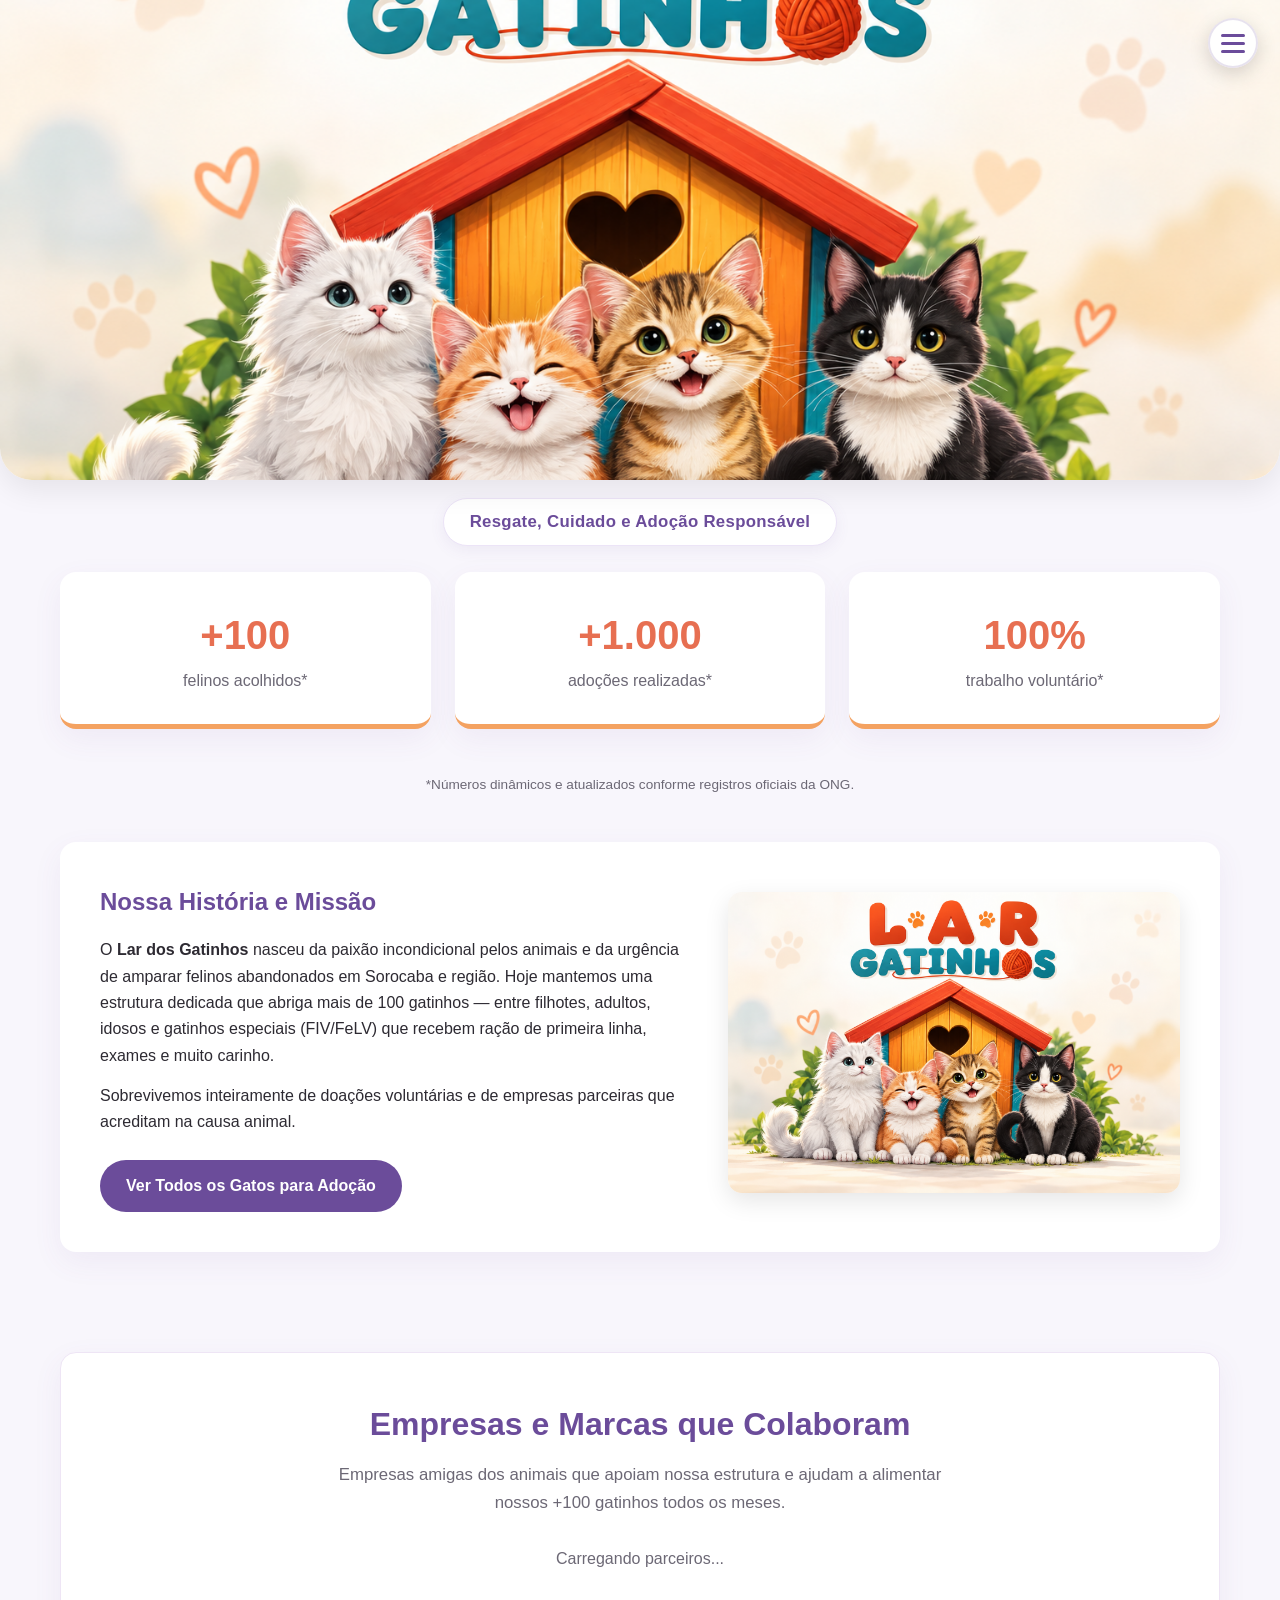
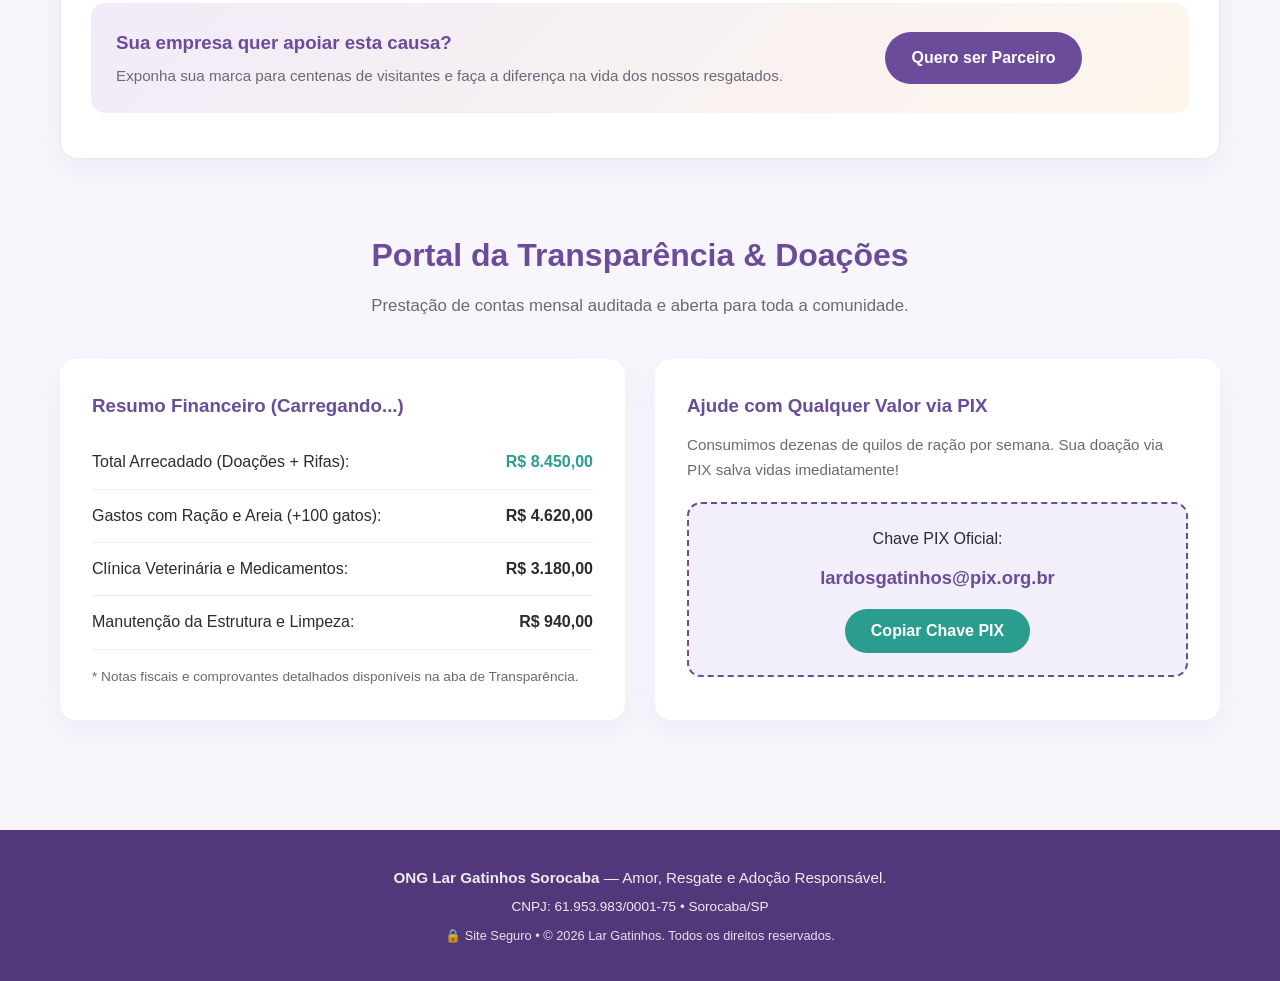
==== index.html @ 86582c6b "Update footer content and organization name" ====
<!DOCTYPE html>
<html lang="pt-BR">
<head>
    <meta charset="UTF-8">
    <meta name="viewport" content="width=device-width, initial-scale=1.0">
    <title>Lar dos Gatinhos | Início, História e Transparência</title>
    <link rel="stylesheet" href="css/style.css">
</head>
<body>

    <header class="header-banner-topo">
        <div class="banner-wrapper">
            <a href="index.html" title="Voltar para o Início">
                <img src="assets/logo/hero-lar-gatinhos.png" alt="Lar dos Gatinhos" class="hero-banner-img" onerror="this.src='https://placehold.co/1200x400/6b4c9a/ffffff?text=Lar+dos+Gatinhos'">
            </a>
        </div>

        <div class="menu-flutuante-container">
            <button class="menu-toggle" id="btn-menu-mobile" aria-label="Abrir Menu">
                <span></span>
                <span></span>
                <span></span>
            </button>

            <ul class="nav-links" id="lista-menu-mobile">
                <li><a href="index.html" class="ativo">Início</a></li>
                <li><a href="paginas/adocao.html" class="">Adotar Gatos</a></li>
                <li><a href="paginas/rifas.html" class="">Rifas Solidárias</a></li>
                <li><a href="paginas/colaboradores.html" class="">Colaboradores</a></li>
                <li><a href="paginas/transparencia.html" class="">Transparência & PIX</a></li>
                <li><a href="paginas/sobre.html" class="">Quem Somos</a></li>
            </ul>
        </div>
    </header>

    <div class="faixa-slogan">
        <p>Resgate, Cuidado e Adoção Responsável</p>
    </div>

    <main class="container">
        <section id="historia" style="padding-top: 20px;">
            <div class="grid-impacto">
                <div class="card-numero">
                    <strong style="color: #e76f51;">+100</strong>
                    <span style="color: var(--cor-texto-suave);">felinos acolhidos*</span>
                </div>
                <div class="card-numero">
                    <strong style="color: #e76f51;">+1.000</strong>
                    <span style="color: var(--cor-texto-suave);">adoções realizadas*</span>
                </div>
                <div class="card-numero">
                    <strong style="color: #e76f51;">100%</strong>
                    <span style="color: var(--cor-texto-suave);">trabalho voluntário*</span>
                </div>
            </div>
            <p style="text-align: center; font-size: 0.85rem; color: var(--cor-texto-suave); margin-bottom: 45px;">
                *Números dinâmicos e atualizados conforme registros oficiais da ONG.
            </p>

            <div class="box-historia">
                <div>
                    <h2 style="color: var(--cor-primaria); margin-bottom: 16px;">Nossa História e Missão</h2>
                    <p style="margin-bottom: 14px;">
                        O <strong>Lar dos Gatinhos</strong> nasceu da paixão incondicional pelos animais e da urgência de amparar felinos abandonados em Sorocaba e região. Hoje mantemos uma estrutura dedicada que abriga mais de 100 gatinhos — entre filhotes, adultos, idosos e gatinhos especiais (FIV/FeLV) que recebem ração de primeira linha, exames e muito carinho.
                    </p>
                    <p style="margin-bottom: 24px;">
                        Sobrevivemos inteiramente de doações voluntárias e de empresas parceiras que acreditam na causa animal.
                    </p>
                    <a href="paginas/adocao.html" class="btn btn-roxo">Ver Todos os Gatos para Adoção</a>
                </div>
                <div>
                    <img src="assets/logo/hero-lar-gatinhos.png" alt="Abrigo Lar dos Gatinhos" onerror="this.src='https://placehold.co/600x400/6b4c9a/ffffff?text=Lar+dos+Gatinhos'">
                </div>
            </div>
        </section>

        <section class="mural-parceiros">
            <div class="titulo-secao" style="margin-bottom: 15px;">
                <h2>Empresas e Marcas que Colaboram</h2>
                <p>Empresas amigas dos animais que apoiam nossa estrutura e ajudam a alimentar nossos +100 gatinhos todos os meses.</p>
            </div>
            <div class="grid-parceiros" id="grid-parceiros-home">
                <p style="grid-column: 1/-1; color: var(--cor-texto-suave);">Carregando parceiros...</p>
            </div>
            <div class="cta-se-ja-parceiro">
                <div>
                    <h3 style="color: var(--cor-primaria); margin-bottom: 4px;">Sua empresa quer apoiar esta causa?</h3>
                    <p style="font-size: 0.95rem; color: var(--cor-texto-suave);">Exponha sua marca para centenas de visitantes e faça a diferença na vida dos nossos resgatados.</p>
                </div>
            <a href="paginas/colaboradores.html" class="btn btn-roxo" style="margin: 0 auto; display: block; width: fit-content;">Quero ser Parceiro</a>
            </div>
        </section>

        <section id="transparencia">
            <div class="titulo-secao">
                <h2>Portal da Transparência & Doações</h2>
                <p>Prestação de contas mensal auditada e aberta para toda a comunidade.</p>
            </div>

            <div class="grid-transparencia">
                <div class="card-box">
                    <h3 style="color: var(--cor-primaria); margin-bottom: 14px;">
                        Resumo Financeiro (<span id="mes-referencia">Carregando...</span>)
                    </h3>
                    <div class="linha-conta">
                        <span>Total Arrecadado (Doações + Rifas):</span>
                        <strong id="valor-arrecadado" style="color: var(--cor-sucesso);">R$ 8.450,00</strong>
                    </div>
                    <div class="linha-conta">
                        <span>Gastos com Ração e Areia (+100 gatos):</span>
                        <strong id="gasto-racao">R$ 4.620,00</strong>
                    </div>
                    <div class="linha-conta">
                        <span>Clínica Veterinária e Medicamentos:</span>
                        <strong id="gasto-vet">R$ 3.180,00</strong>
                    </div>
                    <div class="linha-conta">
                        <span>Manutenção da Estrutura e Limpeza:</span>
                        <strong id="gasto-outros">R$ 940,00</strong>
                    </div>
                    <p style="font-size: 0.85rem; color: var(--cor-texto-suave); margin-top: 16px;">
                        * Notas fiscais e comprovantes detalhados disponíveis na aba de Transparência.
                    </p>
                </div>

                <div class="card-box">
                    <h3 style="color: var(--cor-primaria); margin-bottom: 10px;">Ajude com Qualquer Valor via PIX</h3>
                    <p style="font-size: 0.95rem; color: var(--cor-texto-suave); margin-bottom: 16px;">
                        Consumimos dezenas de quilos de ração por semana. Sua doação via PIX salva vidas imediatamente!
                    </p>
                    <div class="pix-box">
                        <span>Chave PIX Oficial:</span>
                        <span id="chave-pix" class="chave-pix-texto">lardosgatinhos@pix.org.br</span>
                        <button onclick="copiarPix()" class="btn btn-whatsapp">Copiar Chave PIX</button>
                        <p id="msg-pix-copiado" style="color: var(--cor-sucesso); font-weight: 700; margin-top: 10px; display: none;">
                            Chave PIX copiada com sucesso! Muito obrigado!
                        </p>
                    </div>
                </div>
            </div>
        </section>
    </main>
    <footer>
        <div class="container">
            <p><strong>ONG Lar Gatinhos Sorocaba</strong> — Amor, Resgate e Adoção Responsável.</p>
            <p style="margin-top: 6px; font-size: 0.85rem;">CNPJ: 61.953.983/0001-75 • Sorocaba/SP</p>
            <p style="margin-top: 6px; font-size: 0.8rem; opacity: 0.85;">
                🔒 Site Seguro • © 2026 Lar Gatinhos. Todos os direitos reservados.
            </p>
        </div>
    </footer>
---- css/style.css ----
/* =========================================================
   LAR DOS GATINHOS - DESIGN SYSTEM PROFISSIONAL (V13)
   - Banner principal ocupando todo o topo (sem barra branca nem círculo)
   - Menu hambúrguer flutuante no canto superior direito do banner
   - Slogan "Resgate, Cuidado e Adoção Responsável" abaixo do banner
   ========================================================= */
:root {
    --cor-primaria: #6b4c9a;
    --cor-primaria-escura: #52377a;
    --cor-secundaria: #f4a261;
    --cor-destaque: #e76f51;
    --cor-sucesso: #2a9d8f;
    --cor-fundo: #f8f6fc;
    --cor-card: #ffffff;
    --cor-texto: #2d2a32;
    --cor-texto-suave: #6c6875;
    --sombra-card: 0 10px 30px rgba(107, 76, 154, 0.07);
    --borda-raio: 16px;
}

* {
    margin: 0;
    padding: 0;
    box-sizing: border-box;
    font-family: 'Segoe UI', Roboto, Helvetica, Arial, sans-serif;
}

body {
    background-color: var(--cor-fundo);
    color: var(--cor-texto);
    line-height: 1.65;
}

.container {
    max-width: 1200px;
    margin: 0 auto;
    padding: 0 20px;
}

/* =========================================================
   CABEÇALHO COM BANNER NO TOPO E MENU HAMBÚRGUER FLUTUANTE
   ========================================================= */
.header-banner-topo {
    position: relative;
    width: 100%;
    background-color: #fff;
    border-radius: 0 0 32px 32px;
    box-shadow: 0 10px 30px rgba(0,0,0,0.08);
    overflow: visible;
    z-index: 1000;
}

.banner-wrapper {
    position: relative;
    width: 100%;
    line-height: 0;
    border-radius: 0 0 32px 32px;
    overflow: hidden;
}

.hero-banner-img {
    width: 100%;
    max-height: 480px;
    object-fit: cover;
    display: block;
    background: #fff;
}

/* Botão Hambúrguer Flutuante em cima do Banner */
.menu-flutuante-container {
    position: absolute;
    top: 18px;
    right: 22px;
    z-index: 1100;
}

.menu-toggle {
    display: flex;
    flex-direction: column;
    justify-content: center;
    align-items: center;
    gap: 5px;
    width: 50px;
    height: 50px;
    background: rgba(255, 255, 255, 0.92);
    backdrop-filter: blur(8px);
    border: 2px solid rgba(107, 76, 154, 0.16);
    border-radius: 50%;
    cursor: pointer;
    box-shadow: 0 6px 20px rgba(0, 0, 0, 0.16);
    transition: transform 0.2s ease, background 0.2s ease;
}

.menu-toggle:hover {
    transform: scale(1.05);
    background: #ffffff;
}

.menu-toggle span {
    display: block;
    width: 24px;
    height: 3px;
    background-color: var(--cor-primaria);
    border-radius: 4px;
    transition: all 0.3s ease;
}

/* Animação do X quando aberto */
.menu-toggle.aberto span:nth-child(1) {
    transform: translateY(8px) rotate(45deg);
}
.menu-toggle.aberto span:nth-child(2) {
    opacity: 0;
}
.menu-toggle.aberto span:nth-child(3) {
    transform: translateY(-8px) rotate(-45deg);
}

/* Gaveta suspensa de navegação */
.nav-links {
    display: none;
    flex-direction: column;
    position: absolute;
    top: 60px;
    right: 0;
    min-width: 245px;
    background-color: rgba(255, 255, 255, 0.98);
    backdrop-filter: blur(10px);
    padding: 14px;
    box-shadow: 0 18px 40px rgba(45, 35, 65, 0.2);
    border: 1px solid #ede7f6;
    border-radius: 20px;
    list-style: none;
    gap: 6px;
    animation: deslizarMenu 0.22s ease;
}

.nav-links.ativo {
    display: flex;
}

.nav-links a {
    text-decoration: none;
    color: var(--cor-texto);
    font-weight: 700;
    padding: 11px 16px;
    border-radius: 12px;
    transition: all 0.2s ease;
    font-size: 0.96rem;
    display: block;
    text-align: left;
}

.nav-links a:hover {
    background-color: #f2ecfa;
    color: var(--cor-primaria);
}

.nav-links a.ativo {
    background-color: var(--cor-primaria);
    color: #fff;
    box-shadow: 0 4px 12px rgba(107, 76, 154, 0.28);
}

@keyframes deslizarMenu {
    from { opacity: 0; transform: translateY(-8px) scale(0.97); }
    to { opacity: 1; transform: translateY(0) scale(1); }
}

/* Faixa com o Slogan abaixo do Banner */
.faixa-slogan {
    text-align: center;
    padding: 18px 20px 6px;
}

.faixa-slogan p {
    display: inline-block;
    background: #fff;
    color: var(--cor-primaria);
    font-weight: 800;
    font-size: 1.05rem;
    letter-spacing: 0.3px;
    padding: 9px 26px;
    border-radius: 999px;
    box-shadow: 0 4px 15px rgba(107, 76, 154, 0.08);
    border: 1px solid #ece4f7;
}

@media (max-width: 600px) {
    .menu-flutuante-container {
        top: 12px;
        right: 12px;
    }
    .menu-toggle {
        width: 44px;
        height: 44px;
    }
    .menu-toggle span {
        width: 20px;
    }
    .nav-links {
        top: 52px;
        min-width: 225px;
    }
    .faixa-slogan p {
        font-size: 0.94rem;
        padding: 8px 20px;
    }
}

/* =========================================================
   BOTÕES E SEÇÕES
   ========================================================= */
.btn {
    display: inline-flex;
    align-items: center;
    justify-content: center;
    gap: 8px;
    padding: 13px 26px;
    border-radius: 30px;
    font-weight: 700;
    text-decoration: none;
    border: none;
    cursor: pointer;
    transition: transform 0.2s ease, box-shadow 0.2s ease, background 0.2s ease;
    font-size: 1rem;
}

.btn:hover {
    transform: translateY(-2px);
    box-shadow: 0 8px 20px rgba(0,0,0,0.15);
}

.btn-primario { background-color: var(--cor-secundaria); color: #2d2a32; }
.btn-primario:hover { background-color: #f39347; }

.btn-roxo { background-color: var(--cor-primaria); color: #fff; }
.btn-roxo:hover { background-color: var(--cor-primaria-escura); }

.btn-whatsapp { background-color: var(--cor-sucesso); color: #fff; }
.btn-whatsapp:hover { background-color: #218377; }

section {
    padding: 20px 0 50px 0;
}

.titulo-secao {
    text-align: center;
    margin-bottom: 40px;
}

.titulo-secao h2 {
    font-size: 2rem;
    color: var(--cor-primaria);
    margin-bottom: 10px;
    font-weight: 800;
}

.titulo-secao p {
    color: var(--cor-texto-suave);
    max-width: 650px;
    margin: 0 auto;
    font-size: 1.05rem;
}

.grid-impacto {
    display: grid;
    grid-template-columns: repeat(auto-fit, minmax(240px, 1fr));
    gap: 24px;
    margin-bottom: 45px;
}

.card-numero {
    background: var(--cor-card);
    padding: 30px;
    border-radius: var(--borda-raio);
    text-align: center;
    box-shadow: var(--sombra-card);
    border-bottom: 5px solid var(--cor-secundaria);
    transition: transform 0.3s ease;
}

.card-numero:hover {
    transform: translateY(-5px);
}

.card-numero strong {
    display: block;
    font-size: 2.5rem;
    color: var(--cor-primaria);
    font-weight: 800;
}

.box-historia {
    background: var(--cor-card);
    padding: 40px;
    border-radius: var(--borda-raio);
    box-shadow: var(--sombra-card);
    display: grid;
    grid-template-columns: 1.3fr 1fr;
    gap: 40px;
    align-items: center;
    margin-bottom: 50px;
}

.box-historia img {
    width: 100%;
    border-radius: 14px;
    object-fit: cover;
    max-height: 350px;
    box-shadow: 0 8px 25px rgba(0,0,0,0.1);
}

.mural-parceiros {
    background: #fff;
    padding: 45px 30px;
    border-radius: var(--borda-raio);
    box-shadow: var(--sombra-card);
    margin-bottom: 50px;
    text-align: center;
    border: 1.5px solid #eee5f5;
}

.grid-parceiros {
    display: grid;
    grid-template-columns: repeat(auto-fit, minmax(180px, 1fr));
    gap: 25px;
    align-items: center;
    margin-top: 30px;
}

.card-parceiro {
    background: #faf8fc;
    padding: 24px 18px;
    border-radius: 12px;
    border: 1.5px dashed #dcd5e8;
    display: flex;
    flex-direction: column;
    align-items: center;
    justify-content: center;
    gap: 10px;
    transition: all 0.25s ease;
    text-decoration: none;
}

.card-parceiro:hover {
    border-color: var(--cor-primaria);
    background: #f3effa;
    transform: translateY(-3px);
}

.card-parceiro img {
    max-height: 55px;
    max-width: 130px;
    object-fit: contain;
}

.card-parceiro span {
    font-weight: 700;
    color: var(--cor-primaria);
    font-size: 0.95rem;
}

.card-parceiro small {
    color: var(--cor-texto-suave);
    font-size: 0.8rem;
}

.cta-se-ja-parceiro {
    margin-top: 30px;
    background: linear-gradient(135deg, #f0ebf8, #fef6ec);
    padding: 25px;
    border-radius: 14px;
    display: flex;
    justify-content: space-between;
    align-items: center;
    flex-wrap: wrap;
    gap: 20px;
    text-align: left;
}

.barra-filtros {
    background: var(--cor-card);
    padding: 24px;
    border-radius: var(--borda-raio);
    box-shadow: var(--sombra-card);
    margin-bottom: 30px;
    display: grid;
    grid-template-columns: 2fr 1fr 1fr 1fr;
    gap: 16px;
}

.barra-filtros input,
.barra-filtros select {
    width: 100%;
    padding: 12px 16px;
    border: 1.5px solid #dcd5e8;
    border-radius: 12px;
    font-size: 0.98rem;
    outline: none;
    background: #faf8fc;
}

.barra-filtros input:focus,
.barra-filtros select:focus {
    border-color: var(--cor-primaria);
    background: #fff;
}

.contador-resultados {
    margin-bottom: 20px;
    font-weight: 700;
    color: var(--cor-texto-suave);
    font-size: 1.05rem;
}

.grid-gatos {
    display: grid;
    grid-template-columns: repeat(auto-fill, minmax(280px, 1fr));
    gap: 26px;
}

.card-gato {
    background: var(--cor-card);
    border-radius: var(--borda-raio);
    overflow: hidden;
    box-shadow: var(--sombra-card);
    display: flex;
    flex-direction: column;
    transition: transform 0.25s ease;
    border: 1px solid #f0ebf8;
}

.card-gato:hover {
    transform: translateY(-6px);
}

.card-gato-img {
    position: relative;
    height: 250px;
    background: #ece6f5;
}

.card-gato-img img {
    width: 100%;
    height: 100%;
    object-fit: cover;
}

.badge-categoria {
    position: absolute;
    top: 14px;
    left: 14px;
    background: rgba(107, 76, 154, 0.92);
    color: #fff;
    padding: 5px 14px;
    border-radius: 20px;
    font-size: 0.82rem;
    font-weight: 700;
}

.badge-sexo {
    position: absolute;
    top: 14px;
    right: 14px;
    background: var(--cor-secundaria);
    color: #2d2a32;
    padding: 5px 12px;
    border-radius: 20px;
    font-size: 0.82rem;
    font-weight: 700;
}

.card-gato-info {
    padding: 22px;
    flex: 1;
    display: flex;
    flex-direction: column;
}

.card-gato-info h3 {
    font-size: 1.35rem;
    color: var(--cor-primaria);
    margin-bottom: 8px;
    font-weight: 800;
}

.tags-saude {
    display: flex;
    flex-wrap: wrap;
    gap: 6px;
    margin-bottom: 14px;
}

.tag {
    background: #f2eef9;
    color: var(--cor-primaria-escura);
    font-size: 0.8rem;
    font-weight: 600;
    padding: 4px 10px;
    border-radius: 6px;
}

.card-gato-info p {
    font-size: 0.95rem;
    color: var(--cor-texto-suave);
    margin-bottom: 20px;
    flex: 1;
}

.paginacao {
    display: flex;
    justify-content: center;
    align-items: center;
    gap: 15px;
    margin-top: 45px;
}

.grid-rifas {
    display: grid;
    grid-template-columns: repeat(auto-fit, minmax(320px, 1fr));
    gap: 30px;
}

.card-rifa {
    background: var(--cor-card);
    border-radius: var(--borda-raio);
    overflow: hidden;
    box-shadow: var(--sombra-card);
    display: flex;
    flex-direction: column;
    border-top: 6px solid var(--cor-destaque);
    transition: transform 0.25s ease;
}

.card-rifa:hover {
    transform: translateY(-5px);
}

.card-rifa.encerrada {
    border-top-color: #999;
    opacity: 0.82;
}

.card-rifa img {
    width: 100%;
    height: 230px;
    object-fit: cover;
    background: #eee;
}

.card-rifa-corpo {
    padding: 26px;
    flex: 1;
    display: flex;
    flex-direction: column;
}

.status-rifa {
    display: inline-block;
    width: fit-content;
    padding: 5px 14px;
    border-radius: 20px;
    font-size: 0.82rem;
    font-weight: 700;
    margin-bottom: 12px;
}

.status-ativa { background: #dff5f2; color: #1b6d63; }
.status-encerrada { background: #ececec; color: #555; }

.detalhes-rifa {
    background: #faf8fc;
    padding: 14px 16px;
    border-radius: 12px;
    margin: 16px 0 22px;
    font-size: 0.95rem;
}

.grid-transparencia {
    display: grid;
    grid-template-columns: 1fr 1fr;
    gap: 30px;
}

.card-box {
    background: var(--cor-card);
    padding: 32px;
    border-radius: var(--borda-raio);
    box-shadow: var(--sombra-card);
}

.linha-conta {
    display: flex;
    justify-content: space-between;
    padding: 13px 0;
    border-bottom: 1px solid #f0ebf8;
}

.pix-box {
    background: #f3effa;
    border: 2px dashed var(--cor-primaria);
    padding: 22px;
    border-radius: 14px;
    text-align: center;
    margin-top: 20px;
}

.chave-pix-texto {
    display: block;
    font-size: 1.15rem;
    font-weight: 800;
    color: var(--cor-primaria);
    margin: 10px 0 16px;
    word-break: break-all;
}

footer {
    background: var(--cor-primaria-escura);
    color: #fff;
    text-align: center;
    padding: 35px 20px;
    margin-top: 60px;
}

footer p {
    opacity: 0.9;
    font-size: 0.95rem;
}

@media (max-width: 850px) {
    .box-historia,
    .grid-transparencia,
    .cta-se-ja-parceiro {
        grid-template-columns: 1fr;
        text-align: center;
    }
    .barra-filtros {
        grid-template-columns: 1fr;
    }
}
/* Empilha "Sua Marca no Lar dos Gatinhos" e "Seja um Colaborador!" no celular */
@media (max-width: 768px) {
  .grid-colaborador,
  .parceria-grid,
  .secao-parceria > div,
  main section > div[style*="grid"],
  main section > div[style*="flex"] {
    display: flex !important;
    flex-direction: column !important;
    grid-template-columns: 1fr !important;
    width: 100% !important;
    gap: 24px !important;
  }
}
/* Ajusta o tamanho da imagem/logo dentro dos cards de parceiros */
.grid-parceiros img,
.grid-parceiros-pagina img,
#grid-parceiros-home img,
#grid-parceiros-pagina img {
  max-height: 110px;
  max-width: 180px;
  width: auto;
  height: auto;
  object-fit: contain;
}
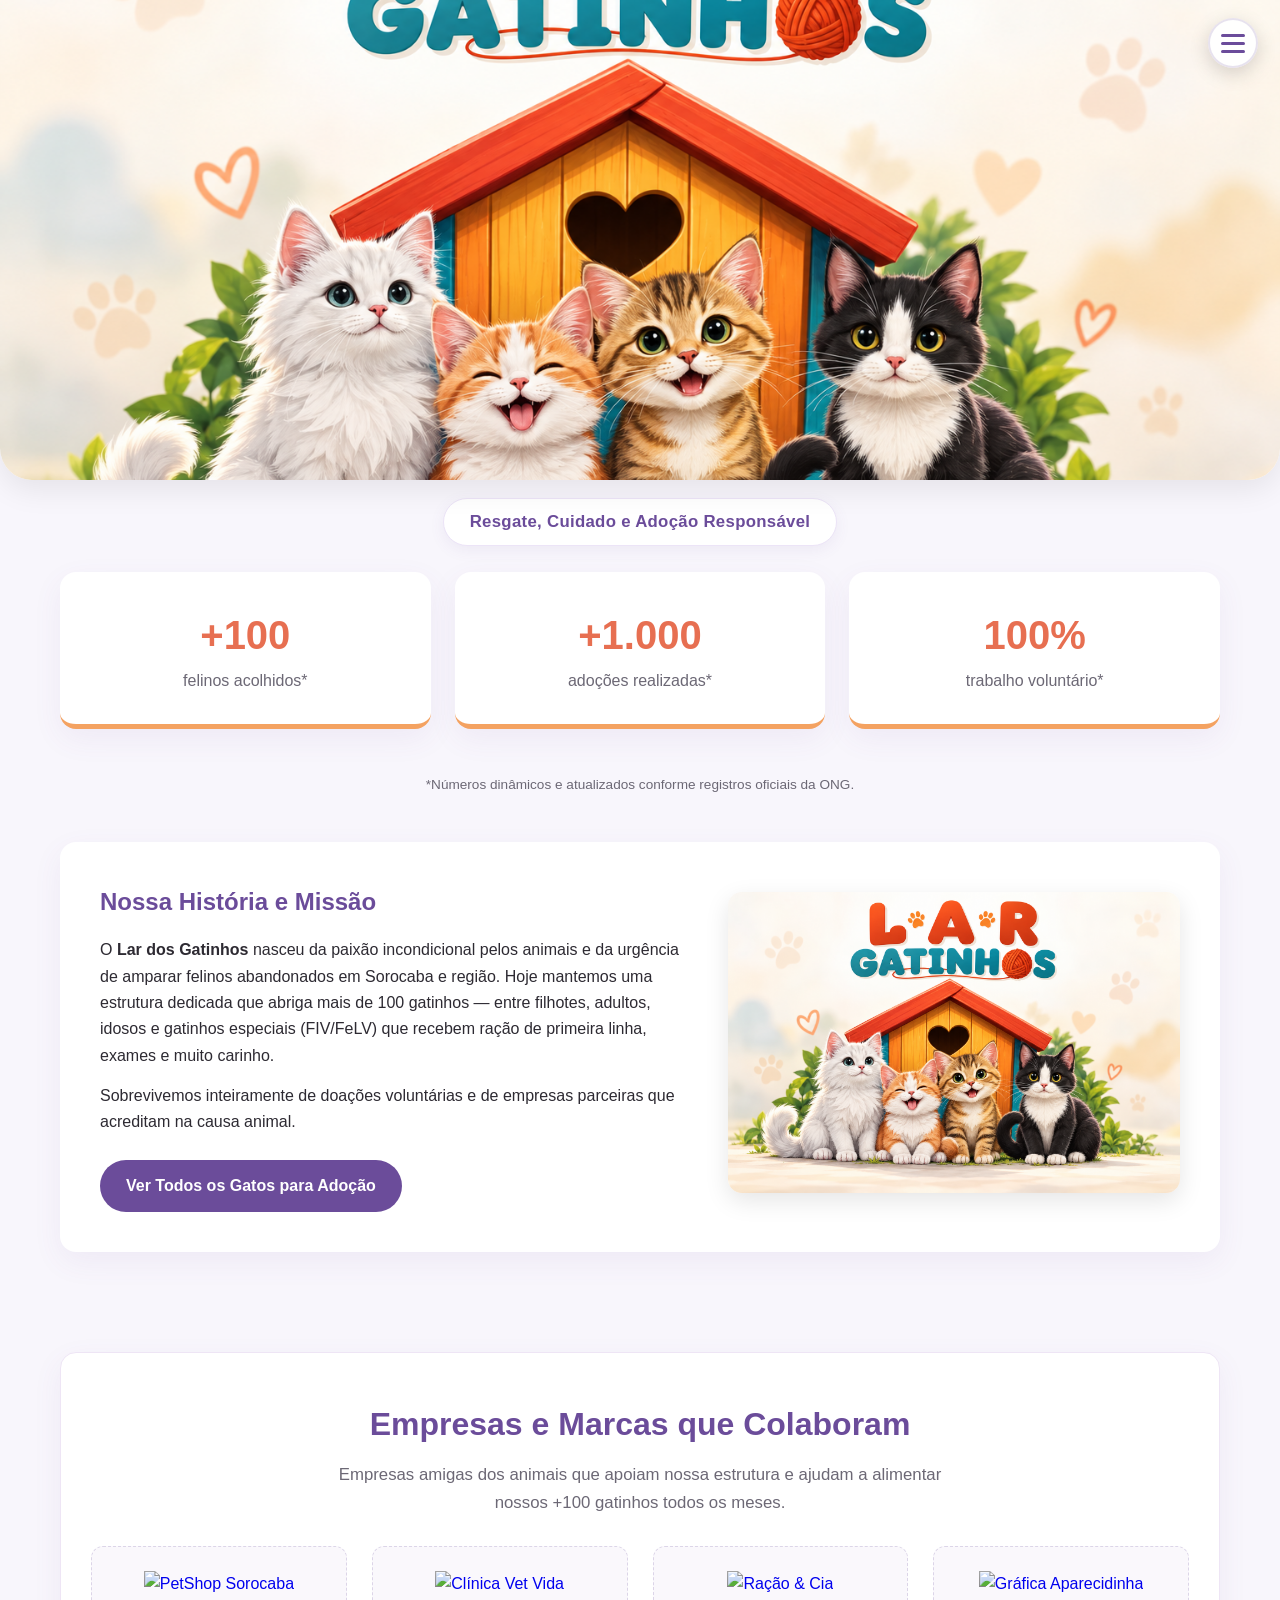
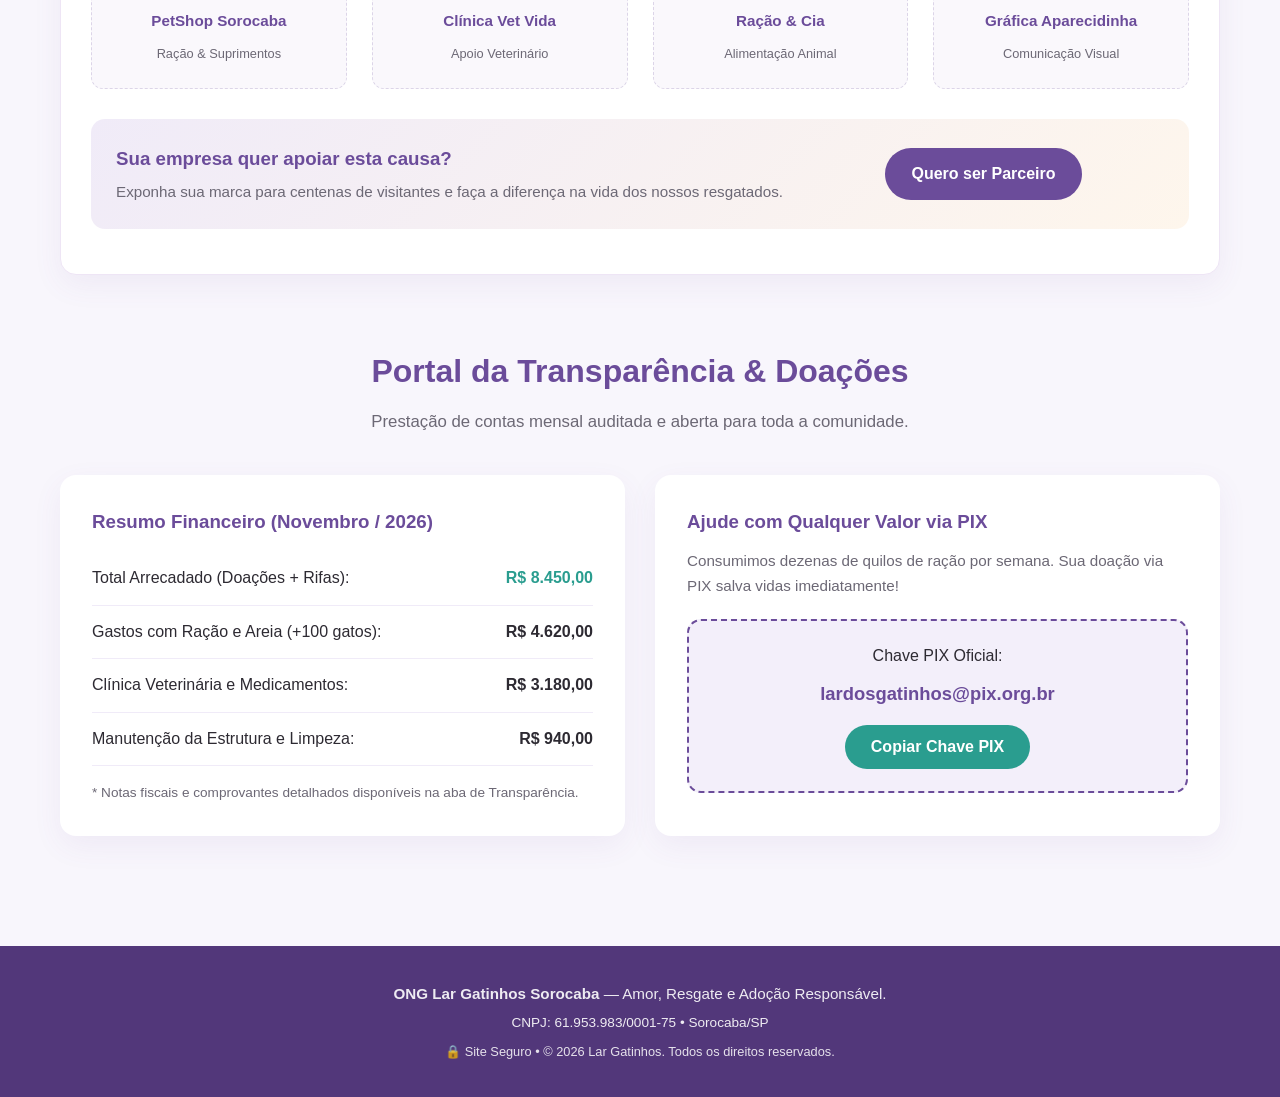
==== commit e30addb9: "Add script tag for external JavaScript file" ====
--- a/index.html
+++ b/index.html
@@ -149,3 +149,6 @@
             </p>
         </div>
     </footer>
+    <script src="js/script.js"></script>
+</body>
+</html>
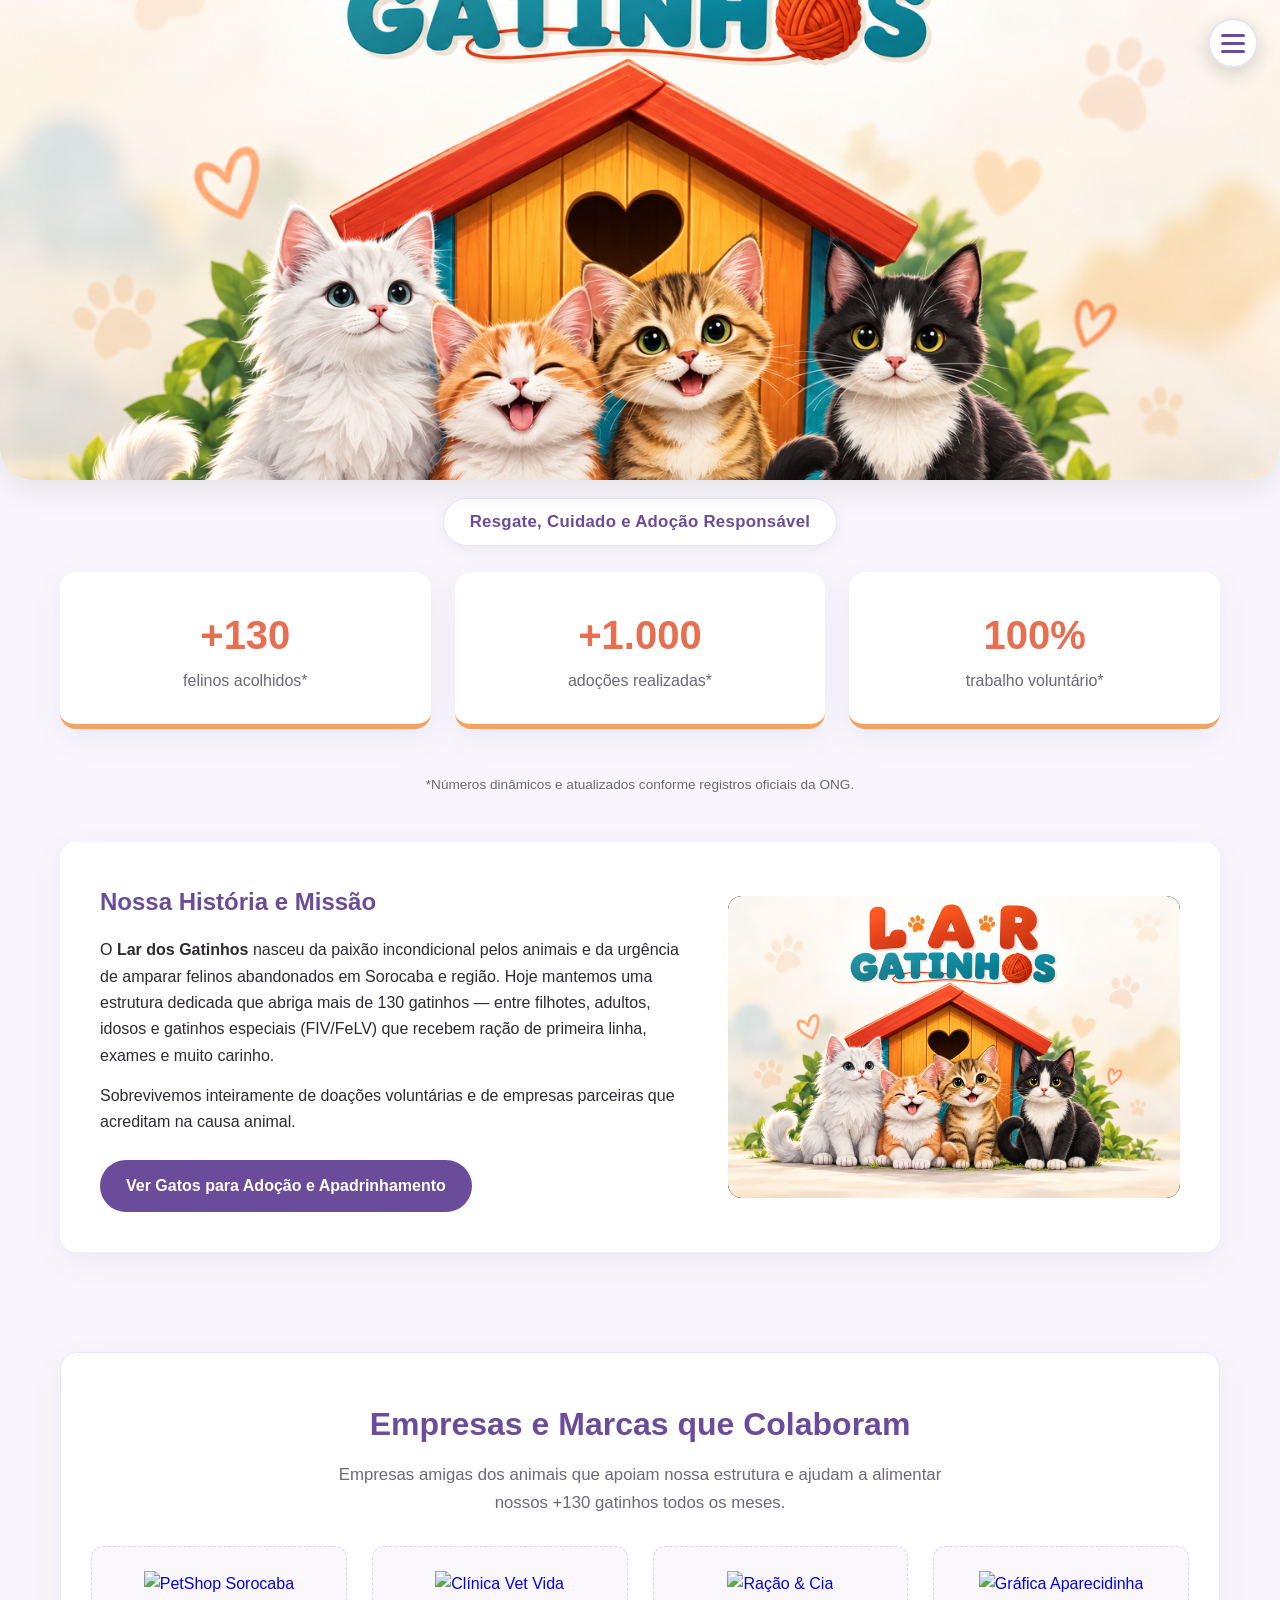
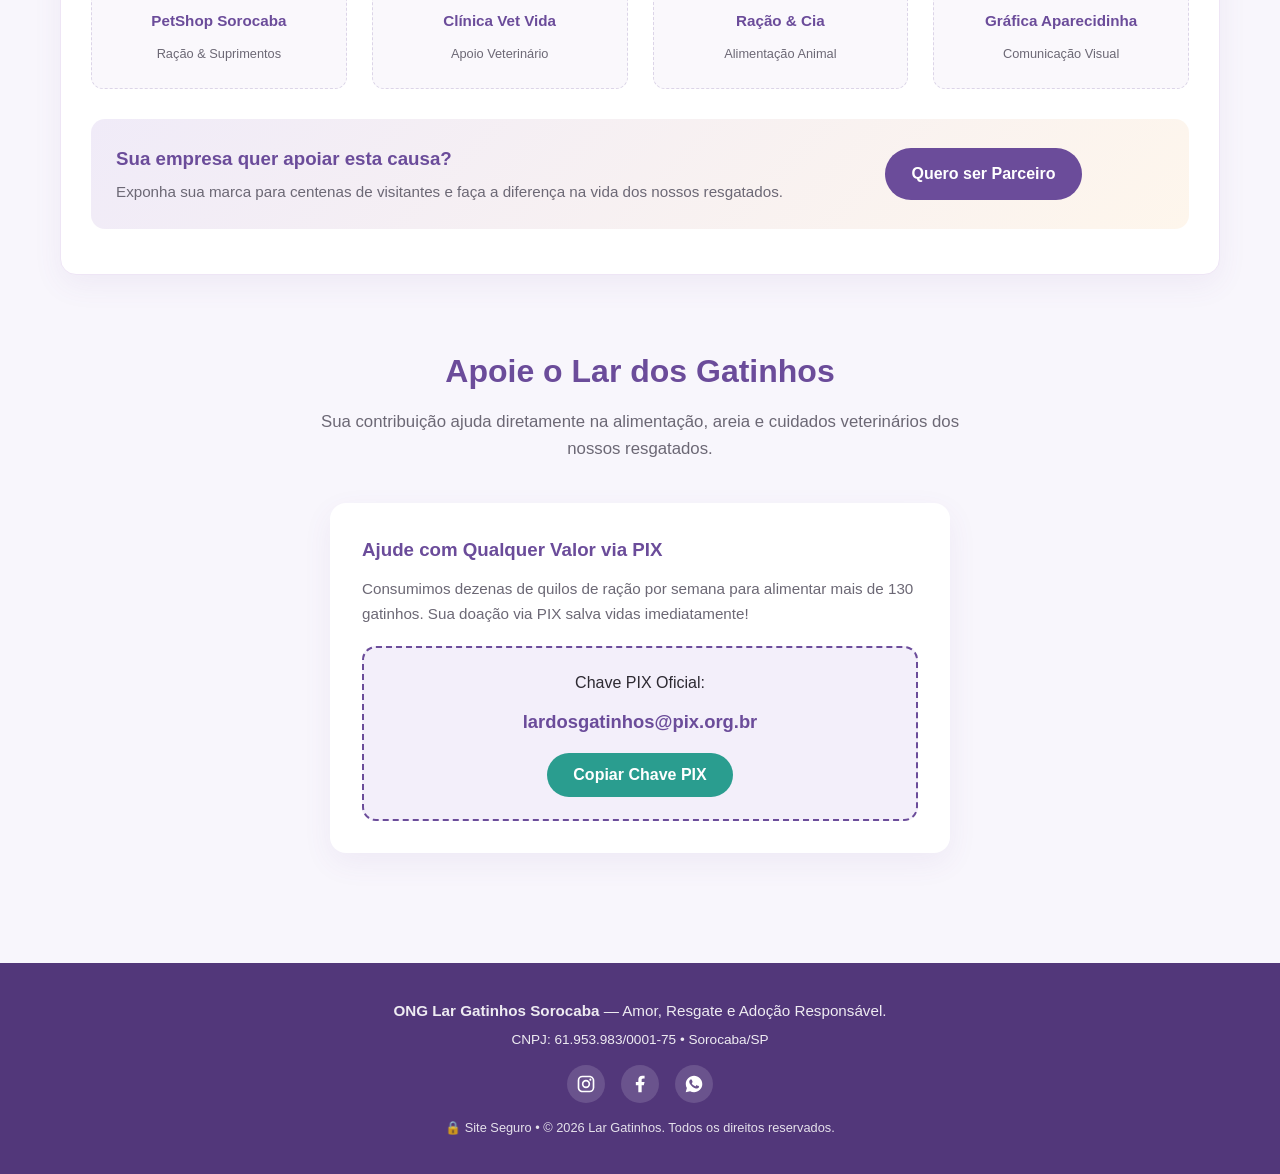
==== commit d7fdfaad: "Update title and content for adoption section" ====
--- a/index.html
+++ b/index.html
@@ -3,7 +3,7 @@
 <head>
     <meta charset="UTF-8">
     <meta name="viewport" content="width=device-width, initial-scale=1.0">
-    <title>Lar dos Gatinhos | Início, História e Transparência</title>
+    <title>Lar dos Gatinhos | Início, História e Adoção</title>
     <link rel="stylesheet" href="css/style.css">
 </head>
 <body>
@@ -11,7 +11,7 @@
     <header class="header-banner-topo">
         <div class="banner-wrapper">
             <a href="index.html" title="Voltar para o Início">
-                <img src="assets/logo/hero-lar-gatinhos.png" alt="Lar dos Gatinhos" class="hero-banner-img" onerror="this.src='https://placehold.co/1200x400/6b4c9a/ffffff?text=Lar+dos+Gatinhos'">
+                <img id="img-banner-topo" src="assets/logo/hero-lar-gatinhos.png" alt="Lar dos Gatinhos" class="hero-banner-img" onerror="this.src='https://placehold.co/1200x400/6b4c9a/ffffff?text=Lar+dos+Gatinhos'">
             </a>
         </div>
 
@@ -24,10 +24,9 @@
 
             <ul class="nav-links" id="lista-menu-mobile">
                 <li><a href="index.html" class="ativo">Início</a></li>
-                <li><a href="paginas/adocao.html" class="">Adotar Gatos</a></li>
+                <li><a href="paginas/adocao.html" class="">Adotar / Apadrinhar</a></li>
                 <li><a href="paginas/rifas.html" class="">Rifas Solidárias</a></li>
                 <li><a href="paginas/colaboradores.html" class="">Colaboradores</a></li>
-                <li><a href="paginas/transparencia.html" class="">Transparência & PIX</a></li>
                 <li><a href="paginas/sobre.html" class="">Quem Somos</a></li>
             </ul>
         </div>
@@ -41,7 +40,7 @@
         <section id="historia" style="padding-top: 20px;">
             <div class="grid-impacto">
                 <div class="card-numero">
-                    <strong style="color: #e76f51;">+100</strong>
+                    <strong style="color: #e76f51;">+130</strong>
                     <span style="color: var(--cor-texto-suave);">felinos acolhidos*</span>
                 </div>
                 <div class="card-numero">
@@ -61,14 +60,14 @@
                 <div>
                     <h2 style="color: var(--cor-primaria); margin-bottom: 16px;">Nossa História e Missão</h2>
                     <p style="margin-bottom: 14px;">
-                        O <strong>Lar dos Gatinhos</strong> nasceu da paixão incondicional pelos animais e da urgência de amparar felinos abandonados em Sorocaba e região. Hoje mantemos uma estrutura dedicada que abriga mais de 100 gatinhos — entre filhotes, adultos, idosos e gatinhos especiais (FIV/FeLV) que recebem ração de primeira linha, exames e muito carinho.
+                        O <strong>Lar dos Gatinhos</strong> nasceu da paixão incondicional pelos animais e da urgência de amparar felinos abandonados em Sorocaba e região. Hoje mantemos uma estrutura dedicada que abriga mais de 130 gatinhos — entre filhotes, adultos, idosos e gatinhos especiais (FIV/FeLV) que recebem ração de primeira linha, exames e muito carinho.
                     </p>
                     <p style="margin-bottom: 24px;">
                         Sobrevivemos inteiramente de doações voluntárias e de empresas parceiras que acreditam na causa animal.
                     </p>
-                    <a href="paginas/adocao.html" class="btn btn-roxo">Ver Todos os Gatos para Adoção</a>
+                    <a href="paginas/adocao.html" class="btn btn-roxo">Ver Gatos para Adoção e Apadrinhamento</a>
                 </div>
-                <div>
+                <div id="carrossel-historia">
                     <img src="assets/logo/hero-lar-gatinhos.png" alt="Abrigo Lar dos Gatinhos" onerror="this.src='https://placehold.co/600x400/6b4c9a/ffffff?text=Lar+dos+Gatinhos'">
                 </div>
             </div>
@@ -77,7 +76,7 @@
         <section class="mural-parceiros">
             <div class="titulo-secao" style="margin-bottom: 15px;">
                 <h2>Empresas e Marcas que Colaboram</h2>
-                <p>Empresas amigas dos animais que apoiam nossa estrutura e ajudam a alimentar nossos +100 gatinhos todos os meses.</p>
+                <p>Empresas amigas dos animais que apoiam nossa estrutura e ajudam a alimentar nossos +130 gatinhos todos os meses.</p>
             </div>
             <div class="grid-parceiros" id="grid-parceiros-home">
                 <p style="grid-column: 1/-1; color: var(--cor-texto-suave);">Carregando parceiros...</p>
@@ -87,46 +86,21 @@
                     <h3 style="color: var(--cor-primaria); margin-bottom: 4px;">Sua empresa quer apoiar esta causa?</h3>
                     <p style="font-size: 0.95rem; color: var(--cor-texto-suave);">Exponha sua marca para centenas de visitantes e faça a diferença na vida dos nossos resgatados.</p>
                 </div>
-            <a href="paginas/colaboradores.html" class="btn btn-roxo" style="margin: 0 auto; display: block; width: fit-content;">Quero ser Parceiro</a>
+                <a href="paginas/colaboradores.html" class="btn btn-roxo" style="margin: 0 auto; display: block; width: fit-content;">Quero ser Parceiro</a>
             </div>
         </section>
 
-        <section id="transparencia">
+        <section id="doacao-pix">
             <div class="titulo-secao">
-                <h2>Portal da Transparência & Doações</h2>
-                <p>Prestação de contas mensal auditada e aberta para toda a comunidade.</p>
+                <h2>Apoie o Lar dos Gatinhos</h2>
+                <p>Sua contribuição ajuda diretamente na alimentação, areia e cuidados veterinários dos nossos resgatados.</p>
             </div>
 
-            <div class="grid-transparencia">
-                <div class="card-box">
-                    <h3 style="color: var(--cor-primaria); margin-bottom: 14px;">
-                        Resumo Financeiro (<span id="mes-referencia">Carregando...</span>)
-                    </h3>
-                    <div class="linha-conta">
-                        <span>Total Arrecadado (Doações + Rifas):</span>
-                        <strong id="valor-arrecadado" style="color: var(--cor-sucesso);">R$ 8.450,00</strong>
-                    </div>
-                    <div class="linha-conta">
-                        <span>Gastos com Ração e Areia (+100 gatos):</span>
-                        <strong id="gasto-racao">R$ 4.620,00</strong>
-                    </div>
-                    <div class="linha-conta">
-                        <span>Clínica Veterinária e Medicamentos:</span>
-                        <strong id="gasto-vet">R$ 3.180,00</strong>
-                    </div>
-                    <div class="linha-conta">
-                        <span>Manutenção da Estrutura e Limpeza:</span>
-                        <strong id="gasto-outros">R$ 940,00</strong>
-                    </div>
-                    <p style="font-size: 0.85rem; color: var(--cor-texto-suave); margin-top: 16px;">
-                        * Notas fiscais e comprovantes detalhados disponíveis na aba de Transparência.
-                    </p>
-                </div>
-
+            <div style="max-width: 620px; margin: 0 auto;">
                 <div class="card-box">
                     <h3 style="color: var(--cor-primaria); margin-bottom: 10px;">Ajude com Qualquer Valor via PIX</h3>
                     <p style="font-size: 0.95rem; color: var(--cor-texto-suave); margin-bottom: 16px;">
-                        Consumimos dezenas de quilos de ração por semana. Sua doação via PIX salva vidas imediatamente!
+                        Consumimos dezenas de quilos de ração por semana para alimentar mais de 130 gatinhos. Sua doação via PIX salva vidas imediatamente!
                     </p>
                     <div class="pix-box">
                         <span>Chave PIX Oficial:</span>
@@ -140,15 +114,39 @@
             </div>
         </section>
     </main>
+
     <footer>
         <div class="container">
             <p><strong>ONG Lar Gatinhos Sorocaba</strong> — Amor, Resgate e Adoção Responsável.</p>
             <p style="margin-top: 6px; font-size: 0.85rem;">CNPJ: 61.953.983/0001-75 • Sorocaba/SP</p>
+
+            <div style="display: flex; justify-content: center; align-items: center; gap: 16px; margin: 14px 0;">
+                <a href="https://www.instagram.com/largatinhosorocaba/" target="_blank" rel="noopener noreferrer" aria-label="Instagram Lar dos Gatinhos" title="Instagram"
+                    style="display: inline-flex; align-items: center; justify-content: center; width: 38px; height: 38px; border-radius: 50%; background: rgba(255,255,255,0.14); color: #fff; transition: transform 0.2s;">
+                    <svg width="20" height="20" viewBox="0 0 24 24" fill="currentColor" aria-hidden="true">
+                        <path d="M7.8 2h8.4C19.4 2 22 4.6 22 7.8v8.4a5.8 5.8 0 0 1-5.8 5.8H7.8C4.6 22 2 19.4 2 16.2V7.8A5.8 5.8 0 0 1 7.8 2zm-.2 2A3.6 3.6 0 0 0 4 7.6v8.8C4 18.39 5.61 20 7.6 20h8.8a3.6 3.6 0 0 0 3.6-3.6V7.6C20 5.61 18.39 4 16.4 4H7.6zm9.65 1.5a1.25 1.25 0 0 1 1.25 1.25A1.25 1.25 0 0 1 17.25 8 1.25 1.25 0 0 1 16 6.75a1.25 1.25 0 0 1 1.25-1.25zM12 7a5 5 0 0 1 5 5 5 5 0 0 1-5 5 5 5 0 0 1-5-5 5 5 0 0 1 5-5zm0 2a3 3 0 0 0-3 3 3 3 0 0 0 3 3 3 3 0 0 0 3-3 3 3 0 0 0-3-3z"/>
+                    </svg>
+                </a>
+                <a href="https://www.facebook.com/profile.php?id=61565746620611" target="_blank" rel="noopener noreferrer" aria-label="Facebook Lar dos Gatinhos" title="Facebook"
+                    style="display: inline-flex; align-items: center; justify-content: center; width: 38px; height: 38px; border-radius: 50%; background: rgba(255,255,255,0.14); color: #fff; transition: transform 0.2s;">
+                    <svg width="20" height="20" viewBox="0 0 24 24" fill="currentColor" aria-hidden="true">
+                        <path d="M14 13.5h2.5l1-4H14v-2c0-1.03 0-2 2-2h1.5V2.14c-.326-.043-1.557-.14-2.857-.14C11.928 2 10 3.657 10 6.7v2.8H7v4h3V22h4v-8.5z"/>
+                    </svg>
+                </a>
+                <a id="link-whatsapp-rodape" href="https://wa.me/5515999999999" target="_blank" rel="noopener noreferrer" aria-label="WhatsApp Lar dos Gatinhos" title="WhatsApp"
+                    style="display: inline-flex; align-items: center; justify-content: center; width: 38px; height: 38px; border-radius: 50%; background: rgba(255,255,255,0.14); color: #fff; transition: transform 0.2s;">
+                    <svg width="20" height="20" viewBox="0 0 24 24" fill="currentColor" aria-hidden="true">
+                        <path d="M12.04 2C6.58 2 2.13 6.45 2.13 11.91c0 1.75.46 3.45 1.32 4.95L2.05 22l5.25-1.38c1.45.79 3.08 1.21 4.74 1.21 5.46 0 9.91-4.45 9.91-9.91C21.95 6.45 17.5 2 12.04 2zm5.82 14.01c-.24.68-1.41 1.3-1.95 1.38-.5.08-1.13.11-1.82-.11-.42-.13-.96-.31-1.65-.61-2.9-1.25-4.79-4.17-4.94-4.36-.14-.19-1.18-1.57-1.18-3 0-1.43.75-2.13 1.02-2.42.27-.29.58-.36.78-.36.19 0 .39 0 .56.01.18.01.42-.07.66.5.24.58.82 2 .89 2.15.07.14.12.31.02.5-.1.19-.15.31-.29.48-.14.17-.3.38-.43.51-.14.14-.29.29-.12.57.17.29.75 1.24 1.61 2.01 1.11.99 2.04 1.3 2.33 1.44.29.14.46.12.63-.07.17-.19.72-.84.91-1.13.19-.29.39-.24.65-.14.27.1 1.69.8 1.98.94.29.14.48.22.55.34.07.12.07.69-.17 1.37z"/>
+                    </svg>
+                </a>
+            </div>
+
             <p style="margin-top: 6px; font-size: 0.8rem; opacity: 0.85;">
                 🔒 Site Seguro • © 2026 Lar Gatinhos. Todos os direitos reservados.
             </p>
         </div>
     </footer>
+
     <script src="js/script.js"></script>
 </body>
 </html>
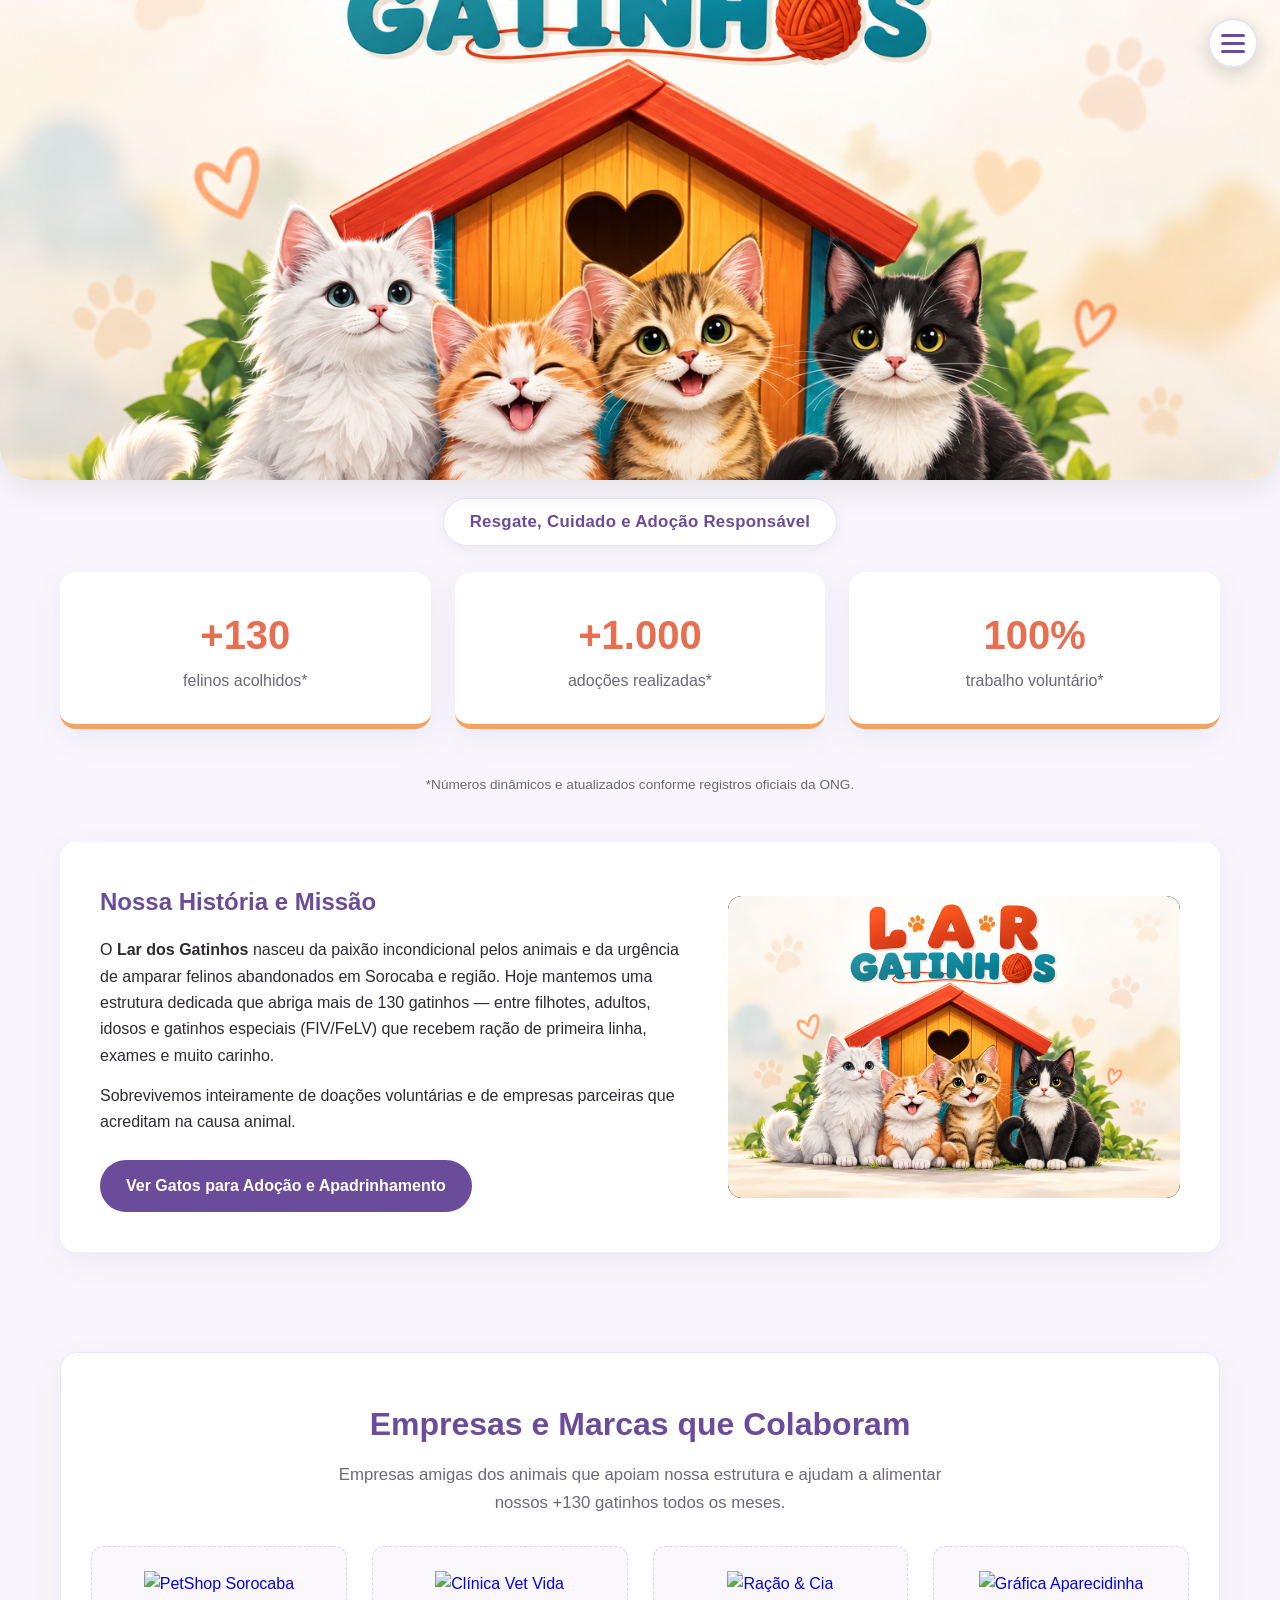
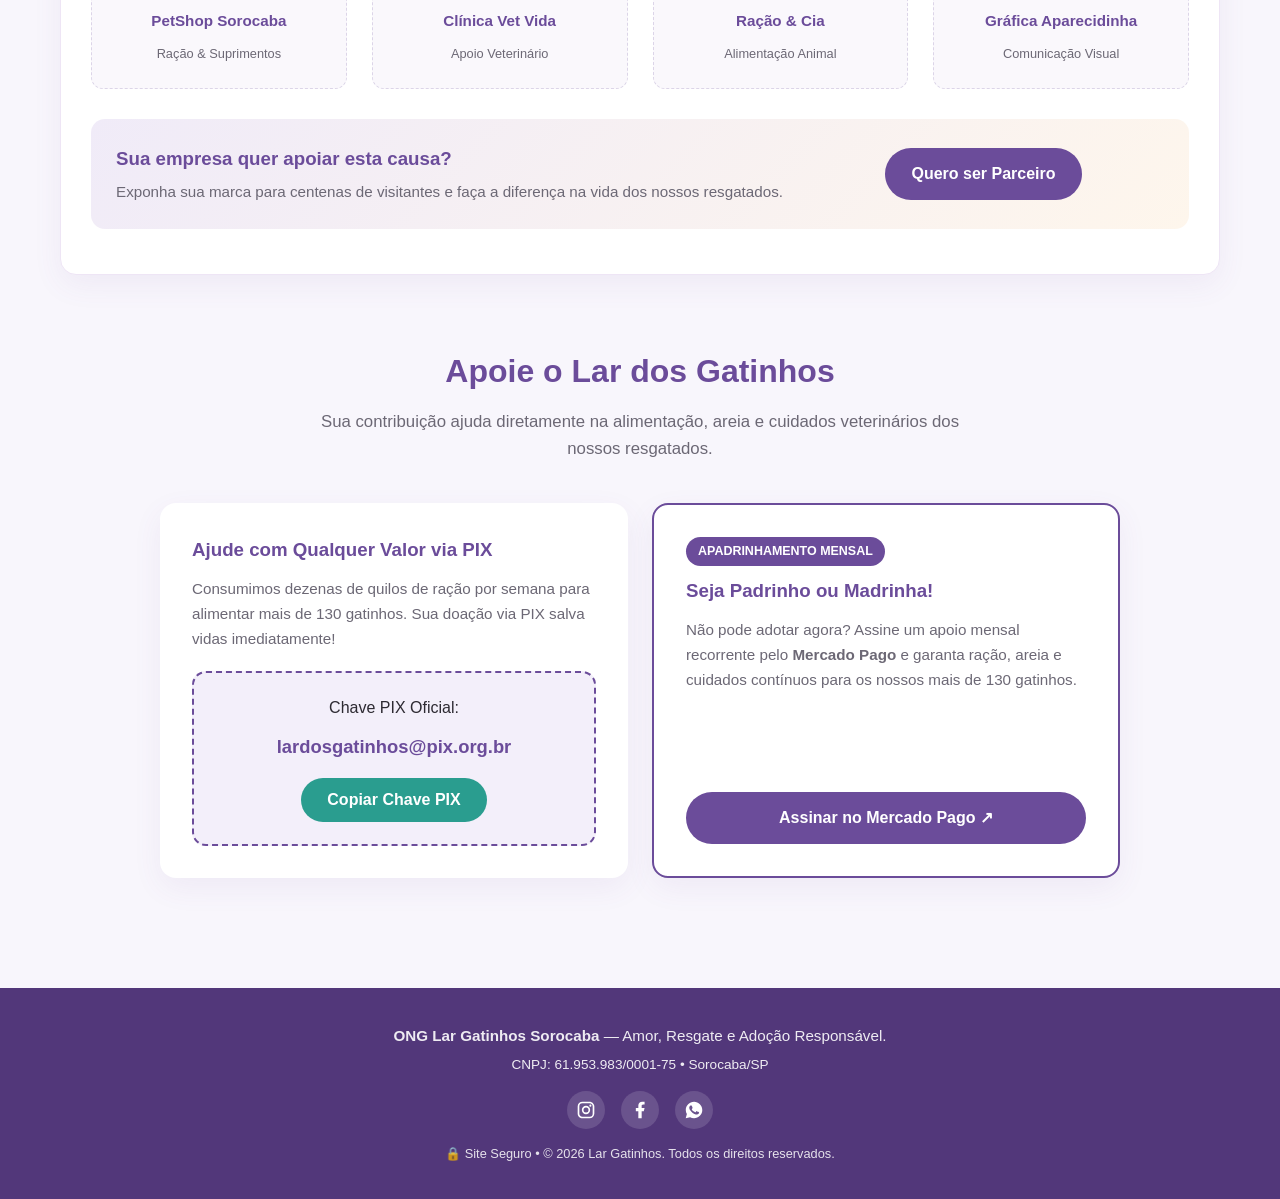
==== commit 4f855d77: "Update index.html" ====
--- a/index.html
+++ b/index.html
@@ -4,6 +4,19 @@
     <meta charset="UTF-8">
     <meta name="viewport" content="width=device-width, initial-scale=1.0">
     <title>Lar dos Gatinhos | Início, História e Adoção</title>
+
+    <!-- Prévia de compartilhamento (WhatsApp, Instagram, Facebook) -->
+    <meta name="description" content="Resgate, cuidado e adoção responsável de mais de 130 gatinhos em Sorocaba/SP. Adote, apadrinhe ou colabore com o Lar dos Gatinhos.">
+    <meta property="og:type" content="website">
+    <meta property="og:site_name" content="Lar dos Gatinhos Sorocaba">
+    <meta property="og:title" content="Lar dos Gatinhos | Resgate, Cuidado e Adoção Responsável">
+    <meta property="og:description" content="Conheça nossos +130 gatinhos resgatados em Sorocaba/SP. Adote, seja padrinho/madrinha mensal ou participe das rifas solidárias!">
+    <meta property="og:url" content="https://largatinhos.com.br/">
+    <meta property="og:image" content="https://largatinhos.com.br/assets/logo/hero-lar-gatinhos.png">
+    <meta property="og:image:type" content="image/png">
+    <meta name="twitter:card" content="summary_large_image">
+    <meta name="twitter:image" content="https://largatinhos.com.br/assets/logo/hero-lar-gatinhos.png">
+
     <link rel="stylesheet" href="css/style.css">
 </head>
 <body>
@@ -96,7 +109,7 @@
                 <p>Sua contribuição ajuda diretamente na alimentação, areia e cuidados veterinários dos nossos resgatados.</p>
             </div>
 
-            <div style="max-width: 620px; margin: 0 auto;">
+            <div style="display: grid; grid-template-columns: repeat(auto-fit, minmax(290px, 1fr)); gap: 24px; max-width: 960px; margin: 0 auto;">
                 <div class="card-box">
                     <h3 style="color: var(--cor-primaria); margin-bottom: 10px;">Ajude com Qualquer Valor via PIX</h3>
                     <p style="font-size: 0.95rem; color: var(--cor-texto-suave); margin-bottom: 16px;">
@@ -110,6 +123,27 @@
                             Chave PIX copiada com sucesso! Muito obrigado!
                         </p>
                     </div>
+                </div>
+
+                <div class="card-box" style="display: flex; flex-direction: column; justify-content: space-between; border: 2px solid var(--cor-primaria);">
+                    <div>
+                        <span style="display: inline-block; background: var(--cor-primaria); color: #fff; padding: 4px 12px; border-radius: 20px; font-size: 0.78rem; font-weight: bold; margin-bottom: 10px;">
+                            APADRINHAMENTO MENSAL
+                        </span>
+                        <h3 style="color: var(--cor-primaria); margin-bottom: 10px;">Seja Padrinho ou Madrinha!</h3>
+                        <p style="font-size: 0.95rem; color: var(--cor-texto-suave); margin-bottom: 18px;">
+                            Não pode adotar agora? Assine um apoio mensal recorrente pelo <strong>Mercado Pago</strong> e garanta ração, areia e cuidados contínuos para os nossos mais de 130 gatinhos.
+                        </p>
+                    </div>
+                    <a
+                        href="https://www.mercadopago.com.br/subscriptions/checkout?preapproval_plan_id=2c9380849250c84301926c5e4e1508ee"
+                        target="_blank"
+                        rel="noopener noreferrer"
+                        class="btn btn-roxo"
+                        style="text-align: center; display: block; width: 100%;"
+                    >
+                        Assinar no Mercado Pago ↗
+                    </a>
                 </div>
             </div>
         </section>
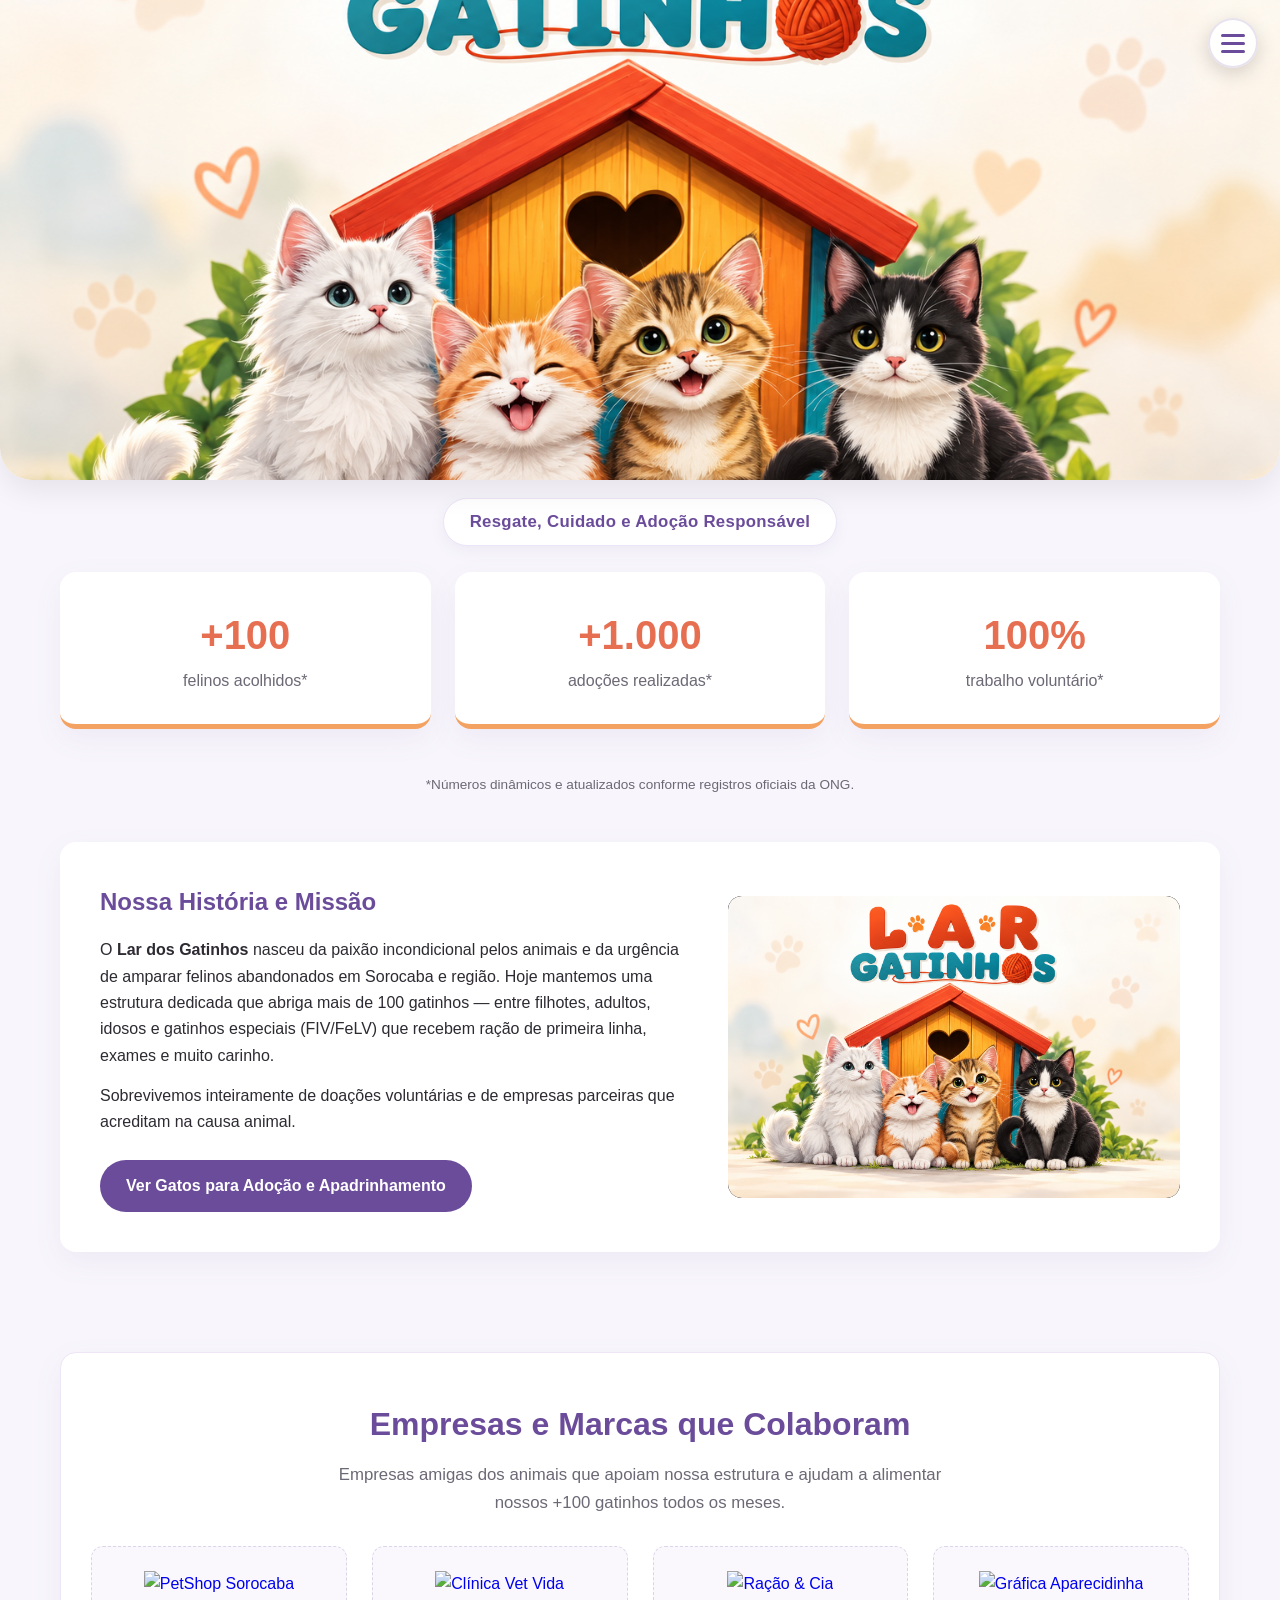
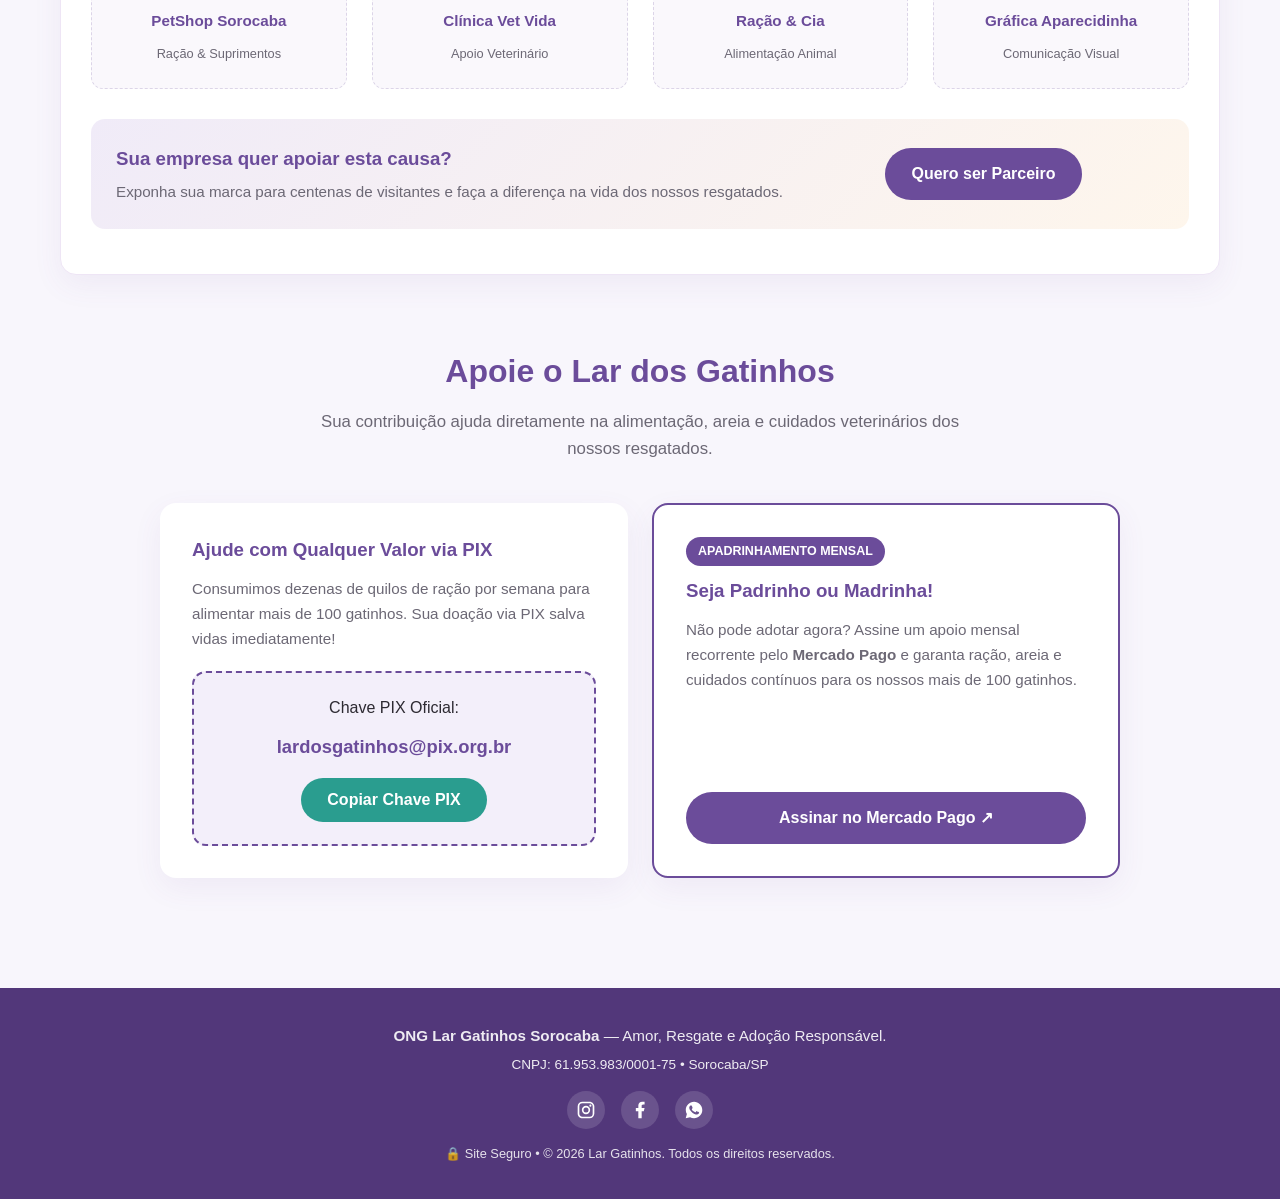
==== commit e0d4251f: "Update cat count from 130 to 100 in index.html" ====
--- a/index.html
+++ b/index.html
@@ -6,11 +6,11 @@
     <title>Lar dos Gatinhos | Início, História e Adoção</title>
 
     <!-- Prévia de compartilhamento (WhatsApp, Instagram, Facebook) -->
-    <meta name="description" content="Resgate, cuidado e adoção responsável de mais de 130 gatinhos em Sorocaba/SP. Adote, apadrinhe ou colabore com o Lar dos Gatinhos.">
+    <meta name="description" content="Resgate, cuidado e adoção responsável de mais de 100 gatinhos em Sorocaba/SP. Adote, apadrinhe ou colabore com o Lar dos Gatinhos.">
     <meta property="og:type" content="website">
     <meta property="og:site_name" content="Lar dos Gatinhos Sorocaba">
     <meta property="og:title" content="Lar dos Gatinhos | Resgate, Cuidado e Adoção Responsável">
-    <meta property="og:description" content="Conheça nossos +130 gatinhos resgatados em Sorocaba/SP. Adote, seja padrinho/madrinha mensal ou participe das rifas solidárias!">
+    <meta property="og:description" content="Conheça nossos +100 gatinhos resgatados em Sorocaba/SP. Adote, seja padrinho/madrinha mensal ou participe das rifas solidárias!">
     <meta property="og:url" content="https://largatinhos.com.br/">
     <meta property="og:image" content="https://largatinhos.com.br/assets/logo/hero-lar-gatinhos.png">
     <meta property="og:image:type" content="image/png">
@@ -53,7 +53,7 @@
         <section id="historia" style="padding-top: 20px;">
             <div class="grid-impacto">
                 <div class="card-numero">
-                    <strong style="color: #e76f51;">+130</strong>
+                    <strong style="color: #e76f51;">+<span class="qtd-gatos-dinamica">100</span></strong>
                     <span style="color: var(--cor-texto-suave);">felinos acolhidos*</span>
                 </div>
                 <div class="card-numero">
@@ -73,7 +73,7 @@
                 <div>
                     <h2 style="color: var(--cor-primaria); margin-bottom: 16px;">Nossa História e Missão</h2>
                     <p style="margin-bottom: 14px;">
-                        O <strong>Lar dos Gatinhos</strong> nasceu da paixão incondicional pelos animais e da urgência de amparar felinos abandonados em Sorocaba e região. Hoje mantemos uma estrutura dedicada que abriga mais de 130 gatinhos — entre filhotes, adultos, idosos e gatinhos especiais (FIV/FeLV) que recebem ração de primeira linha, exames e muito carinho.
+                        O <strong>Lar dos Gatinhos</strong> nasceu da paixão incondicional pelos animais e da urgência de amparar felinos abandonados em Sorocaba e região. Hoje mantemos uma estrutura dedicada que abriga mais de <span class="qtd-gatos-dinamica">100</span> gatinhos — entre filhotes, adultos, idosos e gatinhos especiais (FIV/FeLV) que recebem ração de primeira linha, exames e muito carinho.
                     </p>
                     <p style="margin-bottom: 24px;">
                         Sobrevivemos inteiramente de doações voluntárias e de empresas parceiras que acreditam na causa animal.
@@ -89,7 +89,7 @@
         <section class="mural-parceiros">
             <div class="titulo-secao" style="margin-bottom: 15px;">
                 <h2>Empresas e Marcas que Colaboram</h2>
-                <p>Empresas amigas dos animais que apoiam nossa estrutura e ajudam a alimentar nossos +130 gatinhos todos os meses.</p>
+                <p>Empresas amigas dos animais que apoiam nossa estrutura e ajudam a alimentar nossos +<span class="qtd-gatos-dinamica">100</span> gatinhos todos os meses.</p>
             </div>
             <div class="grid-parceiros" id="grid-parceiros-home">
                 <p style="grid-column: 1/-1; color: var(--cor-texto-suave);">Carregando parceiros...</p>
@@ -113,7 +113,7 @@
                 <div class="card-box">
                     <h3 style="color: var(--cor-primaria); margin-bottom: 10px;">Ajude com Qualquer Valor via PIX</h3>
                     <p style="font-size: 0.95rem; color: var(--cor-texto-suave); margin-bottom: 16px;">
-                        Consumimos dezenas de quilos de ração por semana para alimentar mais de 130 gatinhos. Sua doação via PIX salva vidas imediatamente!
+                        Consumimos dezenas de quilos de ração por semana para alimentar mais de <span class="qtd-gatos-dinamica">100</span> gatinhos. Sua doação via PIX salva vidas imediatamente!
                     </p>
                     <div class="pix-box">
                         <span>Chave PIX Oficial:</span>
@@ -132,7 +132,7 @@
                         </span>
                         <h3 style="color: var(--cor-primaria); margin-bottom: 10px;">Seja Padrinho ou Madrinha!</h3>
                         <p style="font-size: 0.95rem; color: var(--cor-texto-suave); margin-bottom: 18px;">
-                            Não pode adotar agora? Assine um apoio mensal recorrente pelo <strong>Mercado Pago</strong> e garanta ração, areia e cuidados contínuos para os nossos mais de 130 gatinhos.
+                            Não pode adotar agora? Assine um apoio mensal recorrente pelo <strong>Mercado Pago</strong> e garanta ração, areia e cuidados contínuos para os nossos mais de <span class="qtd-gatos-dinamica">100</span> gatinhos.
                         </p>
                     </div>
                     <a
@@ -167,7 +167,7 @@
                         <path d="M14 13.5h2.5l1-4H14v-2c0-1.03 0-2 2-2h1.5V2.14c-.326-.043-1.557-.14-2.857-.14C11.928 2 10 3.657 10 6.7v2.8H7v4h3V22h4v-8.5z"/>
                     </svg>
                 </a>
-                <a id="link-whatsapp-rodape" href="https://wa.me/5515999999999" target="_blank" rel="noopener noreferrer" aria-label="WhatsApp Lar dos Gatinhos" title="WhatsApp"
+                <a id="link-whatsapp-rodape" href="https://wa.me/5515997073399" target="_blank" rel="noopener noreferrer" aria-label="WhatsApp Lar dos Gatinhos" title="WhatsApp"
                     style="display: inline-flex; align-items: center; justify-content: center; width: 38px; height: 38px; border-radius: 50%; background: rgba(255,255,255,0.14); color: #fff; transition: transform 0.2s;">
                     <svg width="20" height="20" viewBox="0 0 24 24" fill="currentColor" aria-hidden="true">
                         <path d="M12.04 2C6.58 2 2.13 6.45 2.13 11.91c0 1.75.46 3.45 1.32 4.95L2.05 22l5.25-1.38c1.45.79 3.08 1.21 4.74 1.21 5.46 0 9.91-4.45 9.91-9.91C21.95 6.45 17.5 2 12.04 2zm5.82 14.01c-.24.68-1.41 1.3-1.95 1.38-.5.08-1.13.11-1.82-.11-.42-.13-.96-.31-1.65-.61-2.9-1.25-4.79-4.17-4.94-4.36-.14-.19-1.18-1.57-1.18-3 0-1.43.75-2.13 1.02-2.42.27-.29.58-.36.78-.36.19 0 .39 0 .56.01.18.01.42-.07.66.5.24.58.82 2 .89 2.15.07.14.12.31.02.5-.1.19-.15.31-.29.48-.14.17-.3.38-.43.51-.14.14-.29.29-.12.57.17.29.75 1.24 1.61 2.01 1.11.99 2.04 1.3 2.33 1.44.29.14.46.12.63-.07.17-.19.72-.84.91-1.13.19-.29.39-.24.65-.14.27.1 1.69.8 1.98.94.29.14.48.22.55.34.07.12.07.69-.17 1.37z"/>
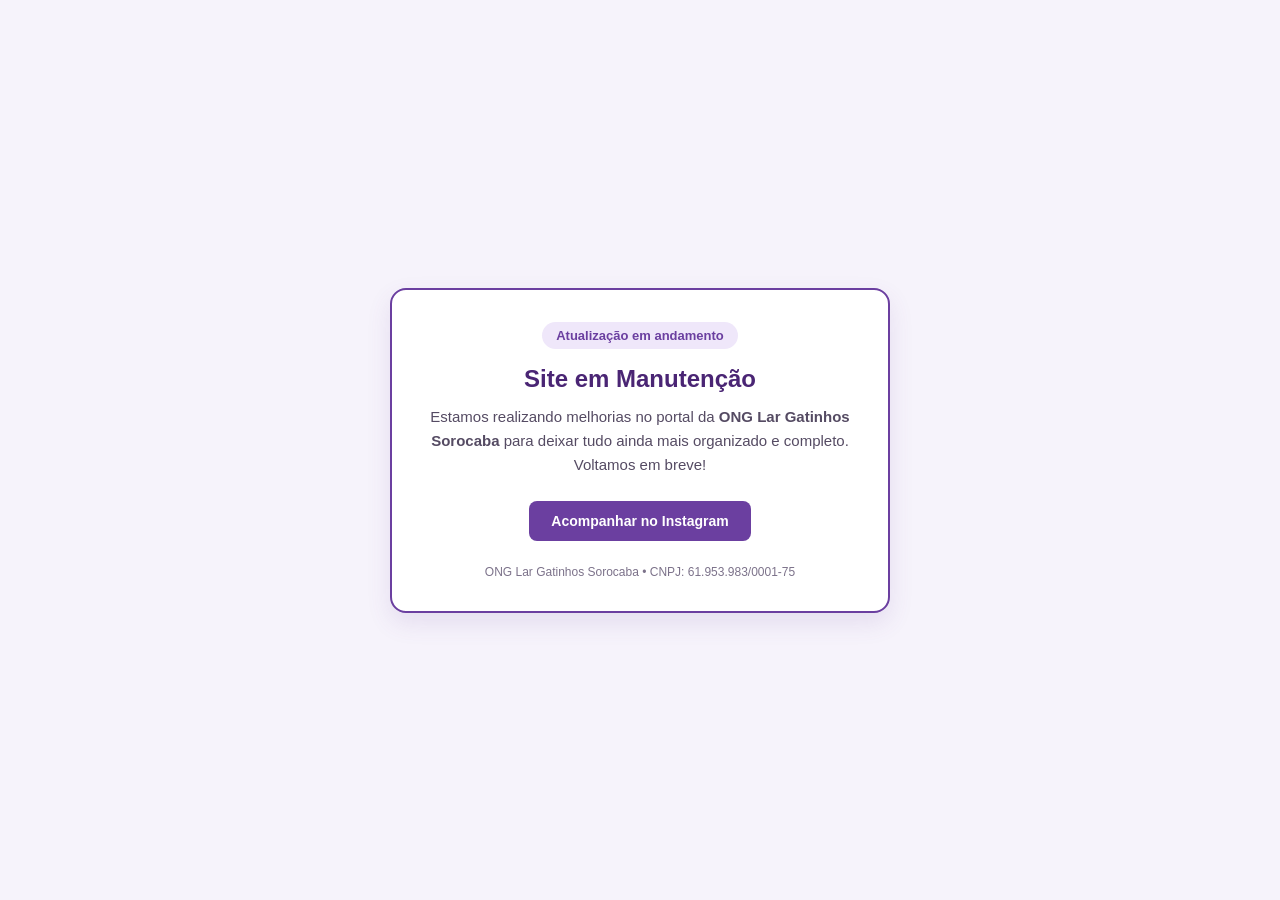
==== commit 0ee84945: "Revise index.html for maintenance update Updated the title and added maintenance message with stylin" ====
--- a/index.html
+++ b/index.html
@@ -1,186 +1,94 @@
 <!DOCTYPE html>
 <html lang="pt-BR">
 <head>
-    <meta charset="UTF-8">
-    <meta name="viewport" content="width=device-width, initial-scale=1.0">
-    <title>Lar dos Gatinhos | Início, História e Adoção</title>
+  <meta charset="UTF-8" />
+  <meta name="viewport" content="width=device-width, initial-scale=1.0" />
+  <title>Em Manutenção — ONG Lar Gatinhos Sorocaba</title>
+  <style>
+    * {
+      box-sizing: border-box;
+      margin: 0;
+      padding: 0;
+    }
 
-    <!-- Prévia de compartilhamento (WhatsApp, Instagram, Facebook) -->
-    <meta name="description" content="Resgate, cuidado e adoção responsável de mais de 100 gatinhos em Sorocaba/SP. Adote, apadrinhe ou colabore com o Lar dos Gatinhos.">
-    <meta property="og:type" content="website">
-    <meta property="og:site_name" content="Lar dos Gatinhos Sorocaba">
-    <meta property="og:title" content="Lar dos Gatinhos | Resgate, Cuidado e Adoção Responsável">
-    <meta property="og:description" content="Conheça nossos +100 gatinhos resgatados em Sorocaba/SP. Adote, seja padrinho/madrinha mensal ou participe das rifas solidárias!">
-    <meta property="og:url" content="https://largatinhos.com.br/">
-    <meta property="og:image" content="https://largatinhos.com.br/assets/logo/hero-lar-gatinhos.png">
-    <meta property="og:image:type" content="image/png">
-    <meta name="twitter:card" content="summary_large_image">
-    <meta name="twitter:image" content="https://largatinhos.com.br/assets/logo/hero-lar-gatinhos.png">
+    body {
+      min-height: 100vh;
+      display: flex;
+      align-items: center;
+      justify-content: center;
+      padding: 24px;
+      font-family: Arial, Helvetica, sans-serif;
+      background-color: #f6f3fb;
+      color: #2c2238;
+    }
 
-    <link rel="stylesheet" href="css/style.css">
+    .card {
+      max-width: 500px;
+      width: 100%;
+      background: #ffffff;
+      border: 2px solid #6b3fa0;
+      border-radius: 16px;
+      padding: 32px 24px;
+      text-align: center;
+      box-shadow: 0 10px 25px rgba(107, 63, 160, 0.12);
+    }
+
+    .badge {
+      display: inline-block;
+      background-color: #efe7fa;
+      color: #6b3fa0;
+      font-weight: bold;
+      font-size: 13px;
+      padding: 6px 14px;
+      border-radius: 999px;
+      margin-bottom: 16px;
+    }
+
+    h1 {
+      font-size: 24px;
+      margin-bottom: 12px;
+      color: #4a2574;
+    }
+
+    p {
+      font-size: 15px;
+      line-height: 1.6;
+      color: #554b63;
+      margin-bottom: 24px;
+    }
+
+    .btn {
+      display: inline-block;
+      text-decoration: none;
+      background-color: #6b3fa0;
+      color: #ffffff;
+      font-weight: bold;
+      font-size: 14px;
+      padding: 12px 22px;
+      border-radius: 8px;
+    }
+
+    .rodape {
+      margin-top: 24px;
+      font-size: 12px;
+      color: #7c728a;
+    }
+  </style>
 </head>
 <body>
-
-    <header class="header-banner-topo">
-        <div class="banner-wrapper">
-            <a href="index.html" title="Voltar para o Início">
-                <img id="img-banner-topo" src="assets/logo/hero-lar-gatinhos.png" alt="Lar dos Gatinhos" class="hero-banner-img" onerror="this.src='https://placehold.co/1200x400/6b4c9a/ffffff?text=Lar+dos+Gatinhos'">
-            </a>
-        </div>
-
-        <div class="menu-flutuante-container">
-            <button class="menu-toggle" id="btn-menu-mobile" aria-label="Abrir Menu">
-                <span></span>
-                <span></span>
-                <span></span>
-            </button>
-
-            <ul class="nav-links" id="lista-menu-mobile">
-                <li><a href="index.html" class="ativo">Início</a></li>
-                <li><a href="paginas/adocao.html" class="">Adotar / Apadrinhar</a></li>
-                <li><a href="paginas/rifas.html" class="">Rifas Solidárias</a></li>
-                <li><a href="paginas/colaboradores.html" class="">Colaboradores</a></li>
-                <li><a href="paginas/sobre.html" class="">Quem Somos</a></li>
-            </ul>
-        </div>
-    </header>
-
-    <div class="faixa-slogan">
-        <p>Resgate, Cuidado e Adoção Responsável</p>
+  <main class="card">
+    <span class="badge">Atualização em andamento</span>
+    <h1>Site em Manutenção</h1>
+    <p>
+      Estamos realizando melhorias no portal da <strong>ONG Lar Gatinhos Sorocaba</strong>
+      para deixar tudo ainda mais organizado e completo. Voltamos em breve!
+    </p>
+    <a class="btn" href="https://instagram.com/largatinhossorocaba" target="_blank" rel="noopener noreferrer">
+      Acompanhar no Instagram
+    </a>
+    <div class="rodape">
+      ONG Lar Gatinhos Sorocaba • CNPJ: 61.953.983/0001-75
     </div>
-
-    <main class="container">
-        <section id="historia" style="padding-top: 20px;">
-            <div class="grid-impacto">
-                <div class="card-numero">
-                    <strong style="color: #e76f51;">+<span class="qtd-gatos-dinamica">100</span></strong>
-                    <span style="color: var(--cor-texto-suave);">felinos acolhidos*</span>
-                </div>
-                <div class="card-numero">
-                    <strong style="color: #e76f51;">+1.000</strong>
-                    <span style="color: var(--cor-texto-suave);">adoções realizadas*</span>
-                </div>
-                <div class="card-numero">
-                    <strong style="color: #e76f51;">100%</strong>
-                    <span style="color: var(--cor-texto-suave);">trabalho voluntário*</span>
-                </div>
-            </div>
-            <p style="text-align: center; font-size: 0.85rem; color: var(--cor-texto-suave); margin-bottom: 45px;">
-                *Números dinâmicos e atualizados conforme registros oficiais da ONG.
-            </p>
-
-            <div class="box-historia">
-                <div>
-                    <h2 style="color: var(--cor-primaria); margin-bottom: 16px;">Nossa História e Missão</h2>
-                    <p style="margin-bottom: 14px;">
-                        O <strong>Lar dos Gatinhos</strong> nasceu da paixão incondicional pelos animais e da urgência de amparar felinos abandonados em Sorocaba e região. Hoje mantemos uma estrutura dedicada que abriga mais de <span class="qtd-gatos-dinamica">100</span> gatinhos — entre filhotes, adultos, idosos e gatinhos especiais (FIV/FeLV) que recebem ração de primeira linha, exames e muito carinho.
-                    </p>
-                    <p style="margin-bottom: 24px;">
-                        Sobrevivemos inteiramente de doações voluntárias e de empresas parceiras que acreditam na causa animal.
-                    </p>
-                    <a href="paginas/adocao.html" class="btn btn-roxo">Ver Gatos para Adoção e Apadrinhamento</a>
-                </div>
-                <div id="carrossel-historia">
-                    <img src="assets/logo/hero-lar-gatinhos.png" alt="Abrigo Lar dos Gatinhos" onerror="this.src='https://placehold.co/600x400/6b4c9a/ffffff?text=Lar+dos+Gatinhos'">
-                </div>
-            </div>
-        </section>
-
-        <section class="mural-parceiros">
-            <div class="titulo-secao" style="margin-bottom: 15px;">
-                <h2>Empresas e Marcas que Colaboram</h2>
-                <p>Empresas amigas dos animais que apoiam nossa estrutura e ajudam a alimentar nossos +<span class="qtd-gatos-dinamica">100</span> gatinhos todos os meses.</p>
-            </div>
-            <div class="grid-parceiros" id="grid-parceiros-home">
-                <p style="grid-column: 1/-1; color: var(--cor-texto-suave);">Carregando parceiros...</p>
-            </div>
-            <div class="cta-se-ja-parceiro">
-                <div>
-                    <h3 style="color: var(--cor-primaria); margin-bottom: 4px;">Sua empresa quer apoiar esta causa?</h3>
-                    <p style="font-size: 0.95rem; color: var(--cor-texto-suave);">Exponha sua marca para centenas de visitantes e faça a diferença na vida dos nossos resgatados.</p>
-                </div>
-                <a href="paginas/colaboradores.html" class="btn btn-roxo" style="margin: 0 auto; display: block; width: fit-content;">Quero ser Parceiro</a>
-            </div>
-        </section>
-
-        <section id="doacao-pix">
-            <div class="titulo-secao">
-                <h2>Apoie o Lar dos Gatinhos</h2>
-                <p>Sua contribuição ajuda diretamente na alimentação, areia e cuidados veterinários dos nossos resgatados.</p>
-            </div>
-
-            <div style="display: grid; grid-template-columns: repeat(auto-fit, minmax(290px, 1fr)); gap: 24px; max-width: 960px; margin: 0 auto;">
-                <div class="card-box">
-                    <h3 style="color: var(--cor-primaria); margin-bottom: 10px;">Ajude com Qualquer Valor via PIX</h3>
-                    <p style="font-size: 0.95rem; color: var(--cor-texto-suave); margin-bottom: 16px;">
-                        Consumimos dezenas de quilos de ração por semana para alimentar mais de <span class="qtd-gatos-dinamica">100</span> gatinhos. Sua doação via PIX salva vidas imediatamente!
-                    </p>
-                    <div class="pix-box">
-                        <span>Chave PIX Oficial:</span>
-                        <span id="chave-pix" class="chave-pix-texto">lardosgatinhos@pix.org.br</span>
-                        <button onclick="copiarPix()" class="btn btn-whatsapp">Copiar Chave PIX</button>
-                        <p id="msg-pix-copiado" style="color: var(--cor-sucesso); font-weight: 700; margin-top: 10px; display: none;">
-                            Chave PIX copiada com sucesso! Muito obrigado!
-                        </p>
-                    </div>
-                </div>
-
-                <div class="card-box" style="display: flex; flex-direction: column; justify-content: space-between; border: 2px solid var(--cor-primaria);">
-                    <div>
-                        <span style="display: inline-block; background: var(--cor-primaria); color: #fff; padding: 4px 12px; border-radius: 20px; font-size: 0.78rem; font-weight: bold; margin-bottom: 10px;">
-                            APADRINHAMENTO MENSAL
-                        </span>
-                        <h3 style="color: var(--cor-primaria); margin-bottom: 10px;">Seja Padrinho ou Madrinha!</h3>
-                        <p style="font-size: 0.95rem; color: var(--cor-texto-suave); margin-bottom: 18px;">
-                            Não pode adotar agora? Assine um apoio mensal recorrente pelo <strong>Mercado Pago</strong> e garanta ração, areia e cuidados contínuos para os nossos mais de <span class="qtd-gatos-dinamica">100</span> gatinhos.
-                        </p>
-                    </div>
-                    <a
-                        href="https://www.mercadopago.com.br/subscriptions/checkout?preapproval_plan_id=2c9380849250c84301926c5e4e1508ee"
-                        target="_blank"
-                        rel="noopener noreferrer"
-                        class="btn btn-roxo"
-                        style="text-align: center; display: block; width: 100%;"
-                    >
-                        Assinar no Mercado Pago ↗
-                    </a>
-                </div>
-            </div>
-        </section>
-    </main>
-
-    <footer>
-        <div class="container">
-            <p><strong>ONG Lar Gatinhos Sorocaba</strong> — Amor, Resgate e Adoção Responsável.</p>
-            <p style="margin-top: 6px; font-size: 0.85rem;">CNPJ: 61.953.983/0001-75 • Sorocaba/SP</p>
-
-            <div style="display: flex; justify-content: center; align-items: center; gap: 16px; margin: 14px 0;">
-                <a href="https://www.instagram.com/largatinhosorocaba/" target="_blank" rel="noopener noreferrer" aria-label="Instagram Lar dos Gatinhos" title="Instagram"
-                    style="display: inline-flex; align-items: center; justify-content: center; width: 38px; height: 38px; border-radius: 50%; background: rgba(255,255,255,0.14); color: #fff; transition: transform 0.2s;">
-                    <svg width="20" height="20" viewBox="0 0 24 24" fill="currentColor" aria-hidden="true">
-                        <path d="M7.8 2h8.4C19.4 2 22 4.6 22 7.8v8.4a5.8 5.8 0 0 1-5.8 5.8H7.8C4.6 22 2 19.4 2 16.2V7.8A5.8 5.8 0 0 1 7.8 2zm-.2 2A3.6 3.6 0 0 0 4 7.6v8.8C4 18.39 5.61 20 7.6 20h8.8a3.6 3.6 0 0 0 3.6-3.6V7.6C20 5.61 18.39 4 16.4 4H7.6zm9.65 1.5a1.25 1.25 0 0 1 1.25 1.25A1.25 1.25 0 0 1 17.25 8 1.25 1.25 0 0 1 16 6.75a1.25 1.25 0 0 1 1.25-1.25zM12 7a5 5 0 0 1 5 5 5 5 0 0 1-5 5 5 5 0 0 1-5-5 5 5 0 0 1 5-5zm0 2a3 3 0 0 0-3 3 3 3 0 0 0 3 3 3 3 0 0 0 3-3 3 3 0 0 0-3-3z"/>
-                    </svg>
-                </a>
-                <a href="https://www.facebook.com/profile.php?id=61565746620611" target="_blank" rel="noopener noreferrer" aria-label="Facebook Lar dos Gatinhos" title="Facebook"
-                    style="display: inline-flex; align-items: center; justify-content: center; width: 38px; height: 38px; border-radius: 50%; background: rgba(255,255,255,0.14); color: #fff; transition: transform 0.2s;">
-                    <svg width="20" height="20" viewBox="0 0 24 24" fill="currentColor" aria-hidden="true">
-                        <path d="M14 13.5h2.5l1-4H14v-2c0-1.03 0-2 2-2h1.5V2.14c-.326-.043-1.557-.14-2.857-.14C11.928 2 10 3.657 10 6.7v2.8H7v4h3V22h4v-8.5z"/>
-                    </svg>
-                </a>
-                <a id="link-whatsapp-rodape" href="https://wa.me/5515997073399" target="_blank" rel="noopener noreferrer" aria-label="WhatsApp Lar dos Gatinhos" title="WhatsApp"
-                    style="display: inline-flex; align-items: center; justify-content: center; width: 38px; height: 38px; border-radius: 50%; background: rgba(255,255,255,0.14); color: #fff; transition: transform 0.2s;">
-                    <svg width="20" height="20" viewBox="0 0 24 24" fill="currentColor" aria-hidden="true">
-                        <path d="M12.04 2C6.58 2 2.13 6.45 2.13 11.91c0 1.75.46 3.45 1.32 4.95L2.05 22l5.25-1.38c1.45.79 3.08 1.21 4.74 1.21 5.46 0 9.91-4.45 9.91-9.91C21.95 6.45 17.5 2 12.04 2zm5.82 14.01c-.24.68-1.41 1.3-1.95 1.38-.5.08-1.13.11-1.82-.11-.42-.13-.96-.31-1.65-.61-2.9-1.25-4.79-4.17-4.94-4.36-.14-.19-1.18-1.57-1.18-3 0-1.43.75-2.13 1.02-2.42.27-.29.58-.36.78-.36.19 0 .39 0 .56.01.18.01.42-.07.66.5.24.58.82 2 .89 2.15.07.14.12.31.02.5-.1.19-.15.31-.29.48-.14.17-.3.38-.43.51-.14.14-.29.29-.12.57.17.29.75 1.24 1.61 2.01 1.11.99 2.04 1.3 2.33 1.44.29.14.46.12.63-.07.17-.19.72-.84.91-1.13.19-.29.39-.24.65-.14.27.1 1.69.8 1.98.94.29.14.48.22.55.34.07.12.07.69-.17 1.37z"/>
-                    </svg>
-                </a>
-            </div>
-
-            <p style="margin-top: 6px; font-size: 0.8rem; opacity: 0.85;">
-                🔒 Site Seguro • © 2026 Lar Gatinhos. Todos os direitos reservados.
-            </p>
-        </div>
-    </footer>
-
-    <script src="js/script.js"></script>
+  </main>
 </body>
 </html>
